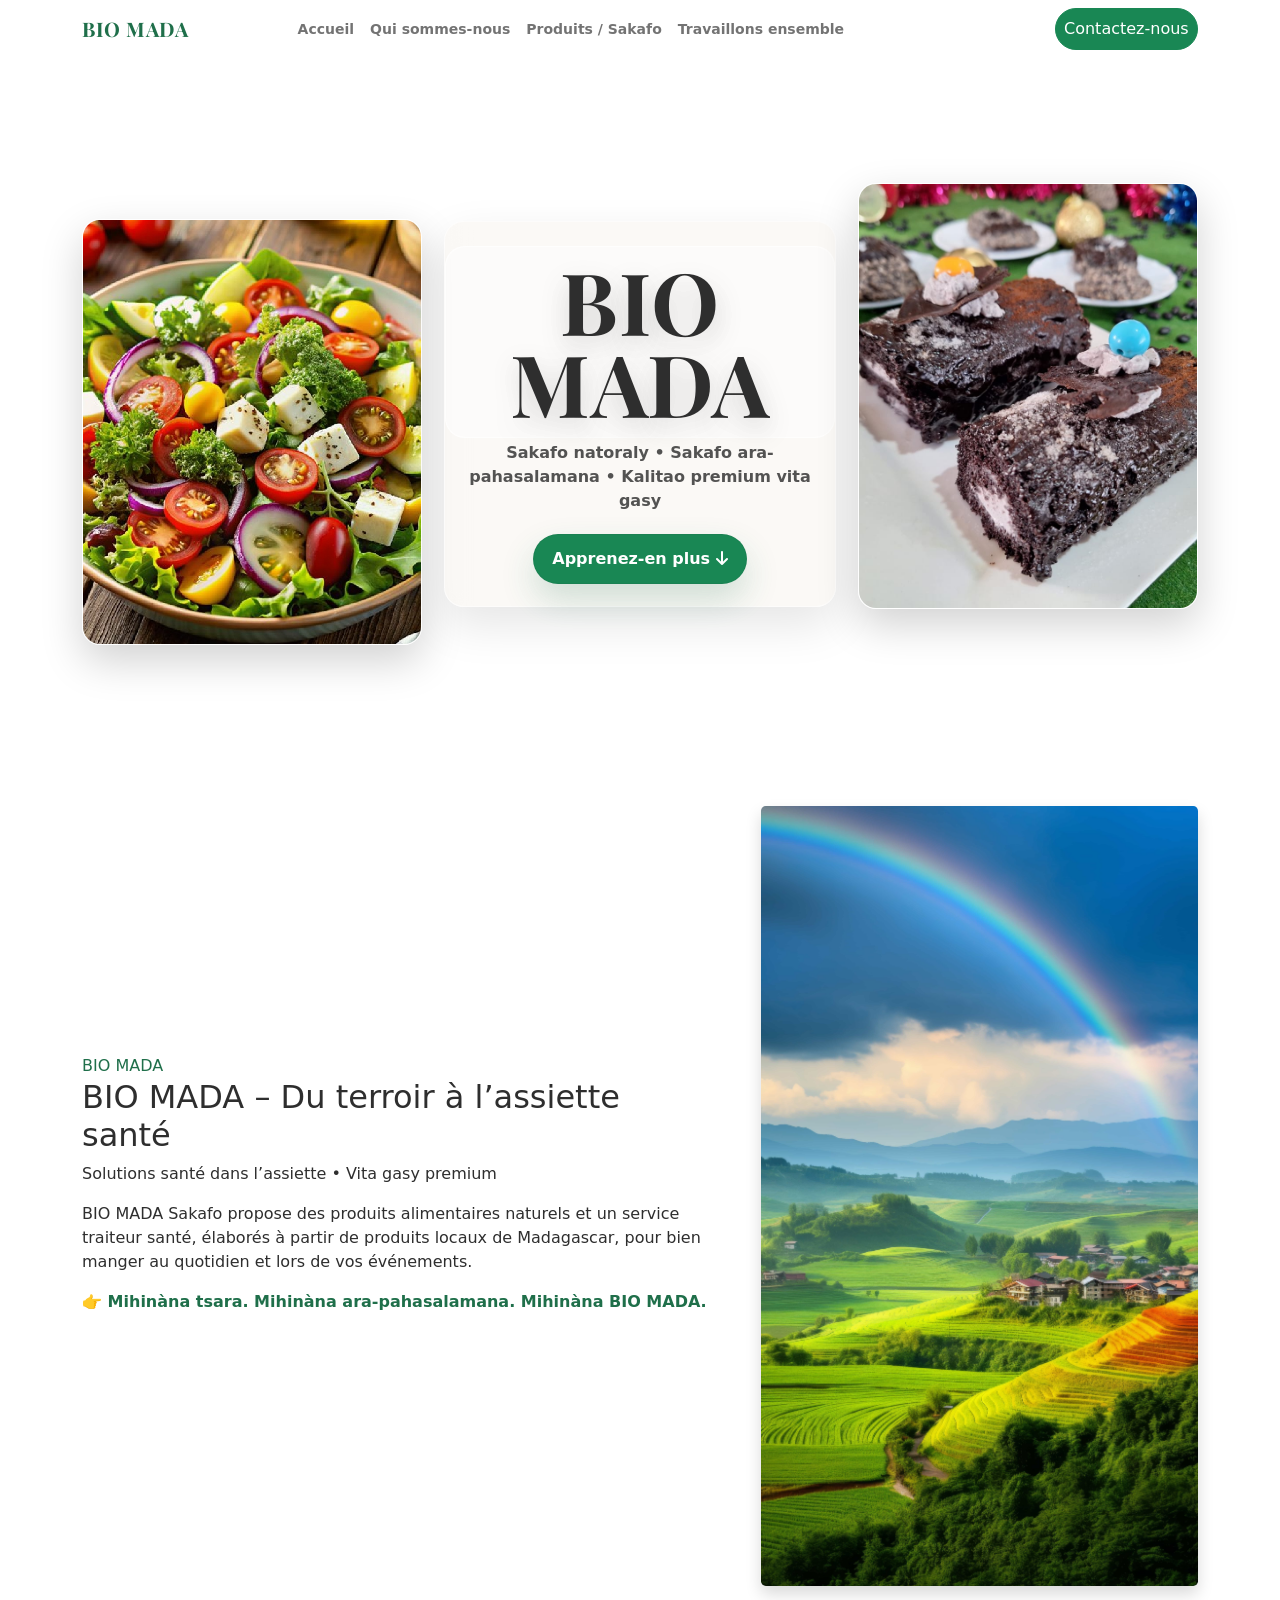
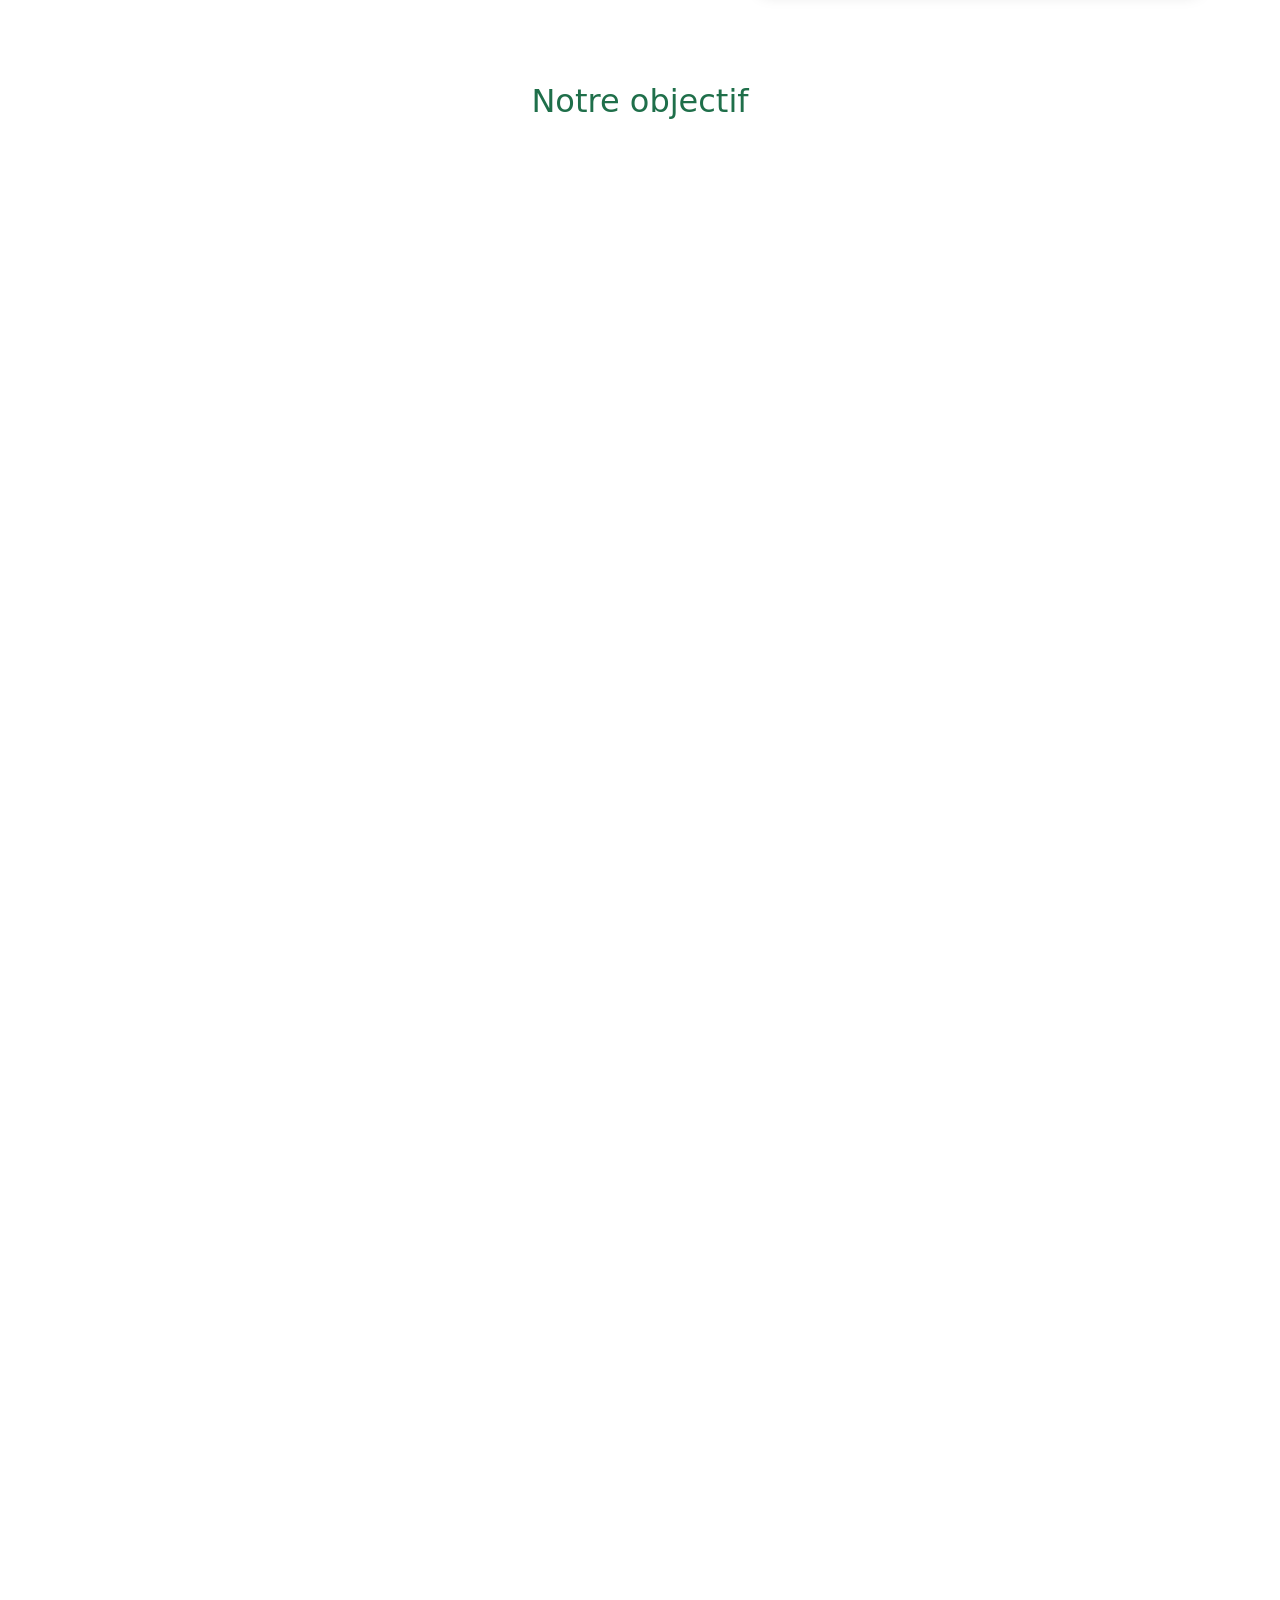
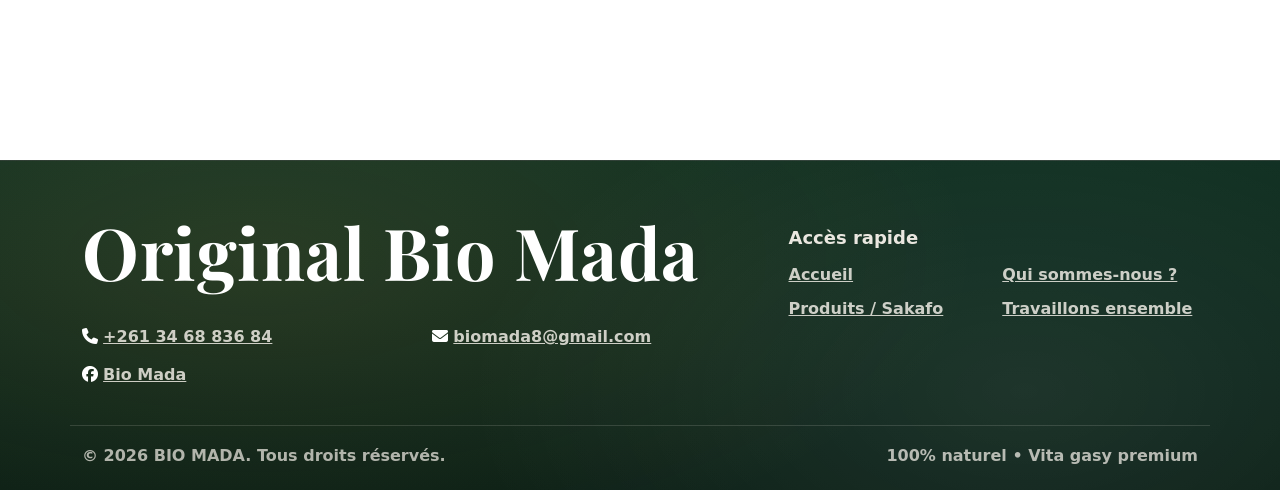
==== index.html @ 7fd69d67 "feat: let's work together" ====
<!DOCTYPE html>
<html lang="fr">
<head>
    <meta charset="UTF-8">
    <meta name="viewport" content="width=device-width, initial-scale=1.0">
    <title>BIO Mada - Sakafo natoraly, ara-pahasalamana</title>
    <link rel="stylesheet" href="bootstrap-5.0.2-dist/bootstrap-5.0.2-dist/css/bootstrap.min.css">
    <link rel="stylesheet" href="css/style.css">
    <link rel="stylesheet" href="css/background.css">
    <link rel="stylesheet" href="css/header.css">
    <link rel="stylesheet" href="css/footer.css">

<link
  rel="stylesheet"
  href="https://cdnjs.cloudflare.com/ajax/libs/font-awesome/6.5.1/css/all.min.css"
  integrity="sha512-..."
  crossorigin="anonymous"
  referrerpolicy="no-referrer"
/>
</head>
<body>
    <!-- Header -->
    <header class="site-header">
        <nav class="navbar navbar-expand-lg navbar-light main-nav" aria-label="Navigation principale">
            <div class="container position-relative">

                <!-- LOGO à gauche -->
                <a href="index.html" class="navbar-brand logo me-0" aria-label="BIO MADA - Accueil" style="color: #1F6F4A;">
                    BIO MADA
                </a>

                <button class="navbar-toggler nav-toggle ms-auto" type="button" data-bs-toggle="collapse" data-bs-target="#nav-menu" aria-controls="nav-menu" aria-expanded="false" aria-label="Ouvrir le menu">
                    <span class="navbar-toggler-icon" aria-hidden="true"></span>
                </button>

                <!-- CONTENU -->
                <div class="collapse navbar-collapse" id="nav-menu">

                    <!-- MENU CENTRÉ -->
                    <ul class="navbar-nav mx-auto nav-links text-center pt-2 pt-lg-0">
                        <li class="nav-item"><a class="nav-link" href="index.html">Accueil</a></li>
                        <li class="nav-item"><a class="nav-link" href="a-propos.html">Qui sommes-nous</a></li>
                        <li class="nav-item"><a class="nav-link" href="produits.html">Produits / Sakafo</a></li>
                        <li class="nav-item"><a class="nav-link" href="travaillons-ensemble.html">Travaillons ensemble</a></li>
                    </ul>

                    <!-- BOUTON À DROITE -->
                    <a class="btn-bounce btn btn-success ms-lg-auto mb-2 mb-lg-0" href="#contact">
                        Contactez-nous
                    </a>

                </div>
            </div>
        </nav>
    </header>


    <main id="accueil">
        <section class="hero" aria-label="Présentation BIO MADA">
            <div class="container hero-inner">
                <div class="hero-media hero-media-left">
                    <img class="img-fluid" src="img/index/WhatsApp%20Image%202026-01-17%20at%2016.38.25.jpeg" alt="Assiette saine BIO MADA">
                </div>

                <div class="hero-content">
                    <h1 class="hero-title">BIO MADA</h1>
                    <p class="hero-subtitle">Sakafo natoraly • Sakafo ara-pahasalamana • Kalitao premium vita gasy</p>
                    <div class="hero-actions">
                        <a class="btn btn-success" href="#bio-presentation">Apprenez-en plus   
                            <i class="fa-solid fa-arrow-down"></i>
                        </a>
                    </div>
                </div>

                <div class="hero-media hero-media-right">
                    <img class="img-fluid" src="img/index/WhatsApp%20Image%202026-01-17%20at%2016.38.30.jpeg" alt="Produits et plats BIO MADA">
                </div>
            </div>
        </section>

        <section class="py-5" aria-label="BIO MADA - Présentation" id="bio-presentation">
            <div class="container">
                <div class="row align-items-center g-4 g-lg-5">
                    <div class="col-12 col-lg-7">
                        <div class="bio-kicker reveal reveal-left" style="color: #1F6F4A;">BIO MADA</div>
                        <h2 class="bio-headline reveal reveal-left">BIO MADA – Du terroir à l’assiette santé</h2>
                        <p class="bio-subheadline reveal reveal-left">Solutions santé dans l’assiette • Vita gasy premium</p>
                        <p class="reveal reveal-left">BIO MADA Sakafo propose des produits alimentaires naturels et un service traiteur santé, élaborés à partir de produits locaux de Madagascar, pour bien manger au quotidien et lors de vos événements.</p>
                        <p class="reveal reveal-left mb-4"><strong>👉 <span style="color: #1F6F4A;">Mihinàna tsara. Mihinàna ara-pahasalamana. Mihinàna BIO MADA.</span></strong></p>
                    </div>

                    <div class="col-12 col-lg-5">
                        <div class="bio-image-wrap reveal reveal-right">
                            <img class="img-fluid rounded-3 shadow" src="img/nousSommes/landscape-with-colorful-rainbow-appearing-sky.jpg" alt="BIO MADA - Du terroir à l'assiette">
                        </div>
                    </div>
                </div>
            </div>
        </section>

        <section class="py-5" aria-label="BIO MADA - Notre objectif">
            <div class="container">
                <div class="row mb-4">
                    <div class="col-12 text-center">
                        <h2 class="h2 mb-2 reveal" style="color: #1F6F4A;">Notre objectif</h2>
                    </div>
                </div>

                <div class="row align-items-center g-4 g-lg-5">
                    <div class="col-12 col-lg-5 d-flex justify-content-center">
                        <div class="objectifs-diagonal">
                            <img class="img-fluid rounded-1 shadow reveal reveal-left" src="img/objectifs/WhatsApp%20Image%202026-01-17%20at%2016.38.33.jpeg" alt="Objectif BIO MADA">
                            <img class="img-fluid rounded-1 shadow reveal reveal-left" src="img/objectifs/WhatsApp%20Image%202026-01-17%20at%2016.38.34.jpeg" alt="Savoir-faire malagasy">
                        </div>
                    </div>

                    <div class="col-12 col-lg-7">
                        <h3 class="objectif-headline reveal reveal-right mb-3">Nous vous proposons des <span style="color: #1F6F4A;">Sakafo matsiro • ara-pahasalamana • kalitao</span></h3>
                        <div class="objectif-block reveal reveal-right">
                            <p class="mb-0"><span class="objectif-label">Notre objectif est clair :</span> offrir des sakafo matsiro, ara-pahasalamana, qui mettent en valeur le savoir-faire malagasy tout en répondant aux standards de qualité actuels.</p>
                        </div>
                    </div>
                </div>
            </div>
        </section>

        <section class="py-5" aria-label="BIO MADA Sakafo - Services">
            <div class="container">
                <div class="row mb-4">
                    <div class="col-12 text-center">
                        <h2 class="h2 mb-2 reveal" style="color: #1F6F4A;">Nos services</h2>
                        <p class="mb-0 text-muted reveal">Des produits naturels et locaux, transformés en nourriture saine et premium.</p>
                    </div>
                </div>

                <div class="row align-items-center g-4 g-lg-5">
                    <div class="col-12 col-lg-7">
                        <div class="pe-lg-4">
                            <h3 class="h3 mb-3 reveal reveal-left" style="color: #1F6F4A;">BIO MADA Sakafo</h3>
                            <p class="mb-3 reveal reveal-left">BIO MADA est une initiative dédiée à la valorisation et la commercialisation de produits naturels et locaux de Madagascar, avec une approche allant de la matière première à la transformation en aliments finis.</p>
                            <p class="mb-3 reveal reveal-left">À travers  <label for="" style="color: #1F6F4A;">BIO MADA Sakafo</label>, nous proposons des sakafo vita malagasy miavaka :</p>

                            <div class="services-points mt-4">
                                <div class="service-point reveal reveal-left">😊 élaborés à partir de produits naturels et locaux</div>
                                <div class="service-point reveal reveal-left">🍽️ transformés en nourriture saine, équilibrée et gourmande</div>
                                <div class="service-point reveal reveal-left">✨ avec un positionnement vita gasy premium</div>
                            </div>
                        </div>
                    </div>

                    <div class="col-12 col-lg-5 d-flex justify-content-center">
                        <div class="services-diagonal">
                            <img class="img-fluid rounded-1 shadow reveal reveal-right" src="img/services/riz-noir.jpg" alt="Plat BIO MADA - riz noir">
                            <img class="img-fluid rounded-1 shadow reveal reveal-right" src="img/services/WhatsApp%20Image%202026-01-17%20at%2016.38.27.jpeg" alt="Préparation BIO MADA">
                            
                            <img class="img-fluid rounded-1 shadow reveal reveal-right" src="img/services/shutterstock-1442510024.jpg" alt="Produits locaux BIO MADA">
                        </div>
                    </div>
                </div>
            </div>
        </section>
    </main>

    <!-- Footer -->
    <footer class="site-footer" id="contact" aria-label="Pied de page">
        <div class="container footer-inner">
            <div class="footer-main">
                <h2 class="footer-title">Original Bio Mada</h2>
                <div class="footer-links-grid">
                    <div class="footer-link-item">
                        <i class="fa fa-phone"></i>
                        <a id="contact-phone" class="contact-underline" href="">+261 34 68 836 84</a>
                    </div>

                    <div class="footer-link-item">
                        <i class="fa fa-envelope"></i>
                        <a id="contact-email" class="contact-underline" href="mailto:biomada8@gmail.com">biomada8@gmail.com</a>
                    </div>

                    <div class="footer-link-item">
                        <i class="fa-brands fa-facebook"></i>
                        <a id="contact-facebook" class="contact-underline" href="https://www.facebook.com/profile.php?id=61576735627680" target="_blank" rel="noopener">Bio Mada</a>
                    </div>
                </div>
            </div>

            <div class="footer-links" aria-label="Accès rapide">
                <h3 class="footer-links-title">Accès rapide</h3>
                <div class="footer-links-grid">
                    <a href="index.html">Accueil</a>
                    <a href="a-propos.html">Qui sommes-nous ?</a>
                    <a href="produits.html">Produits / Sakafo</a>
                    <a href="travaillons-ensemble.html">Travaillons ensemble</a>

                </div>
            </div>
        </div>

        <div class="container footer-bottom">
            <span>&copy; <span id="year"></span> BIO MADA. Tous droits réservés.</span>
            <span class="footer-badges">100% naturel • Vita gasy premium</span>
        </div>

        <script>
            (function () {
                var y = document.getElementById('year');
                if (y) y.textContent = String(new Date().getFullYear());
            })();
        </script>
    </footer>

    <script src="bootstrap-5.0.2-dist/bootstrap-5.0.2-dist/js/bootstrap.bundle.min.js"></script>

    <script>
        (function () {
            var header = document.querySelector('.site-header');
            if (!header) return;

            function onScroll() {
                header.classList.toggle('is-scrolled', window.scrollY > 8);
            }

            onScroll();
            window.addEventListener('scroll', onScroll, { passive: true });
        })();

        (function () {
            var items = document.querySelectorAll('.reveal');
            if (!items.length) return;

            var io = new IntersectionObserver(function (entries) {
                entries.forEach(function (entry) {
                    if (entry.isIntersecting) {
                        entry.target.classList.add('is-visible');
                        io.unobserve(entry.target);
                    }
                });
            }, { threshold: 0.18, rootMargin: '0px 0px -10% 0px' });

            items.forEach(function (el) { io.observe(el); });
        })();

        (function () {
            function flashContacts() {
                var nodes = [
                    document.getElementById('contact-phone'),
                    document.getElementById('contact-email'),
                    document.getElementById('contact-facebook')
                ].filter(Boolean);

                if (!nodes.length) return;

                nodes.forEach(function (n) { n.classList.add('contact-flash'); });

                setTimeout(function () {
                    nodes.forEach(function (n) { n.classList.remove('contact-flash'); });
                }, 2000);
            }

            document.addEventListener('click', function (e) {
                var a = e.target.closest('a[href="#contact"]');
                if (!a) return;
                setTimeout(flashContacts, 300);
            });

            if (window.location.hash === '#contact') {
                setTimeout(flashContacts, 400);
            }
        })();

    </script>
</body>
</html>
---- css/style.css ----
@import url('https://fonts.googleapis.com/css2?family=Playfair+Display:wght@700&family=Poppins:wght@400;600&display=swap');

:root {
    --vert-profond: #1F6F4A;
    --beige-creme: #F5F1EA;
    --marron-cacao: #6B4F3F;
    --or-doux: #D4A94E;
    --gris-fonce: #2E2E2E;
    --blanc-pur: #FFFFFF;

    --bs-primary: var(--vert-profond);
    --bs-body-font-family: 'Poppins', system-ui, -apple-system, 'Segoe UI', Roboto, Arial, sans-serif;
    --bs-body-color: var(--gris-fonce);
}

body {
    color: var(--gris-fonce);
}
 
 .hero {
     padding: 46px 0 34px;
 }

 .hero-inner {
     display: grid;
     grid-template-columns: 1fr 1.15fr 1fr;
     gap: 22px;
     align-items: center;
     min-height: min(620px, calc(100vh - 88px));
 }
 
 .hero-media {
     border-radius: 18px;
     overflow: hidden;
     box-shadow: 0 16px 42px rgba(0, 0, 0, 0.18);
     border: 1px solid rgba(255, 255, 255, 0.55);
     transition: transform 260ms ease, box-shadow 260ms ease;
 }

 .hero-media:hover {
     transform: translateY(-4px);
     box-shadow: 0 22px 56px rgba(0, 0, 0, 0.22);
 }
 
 .hero-media img {
     width: 100%;
     height: 100%;
     display: block;
     object-fit: cover;
 }
 
 .hero-media-left {
     aspect-ratio: 4 / 5;
     transform: translateY(18px);
 }
 
 .hero-media-right {
     aspect-ratio: 4 / 5;
     transform: translateY(-18px);
 }
 
 .hero-content {
     position: relative;
     text-align: center;
     padding: 22px 18px;
     border-radius: 20px;
     background: rgba(245, 241, 234, 0.42);
     backdrop-filter: blur(12px);
     border: 1px solid rgba(255, 255, 255, 0.55);
     box-shadow: 0 18px 46px rgba(0, 0, 0, 0.10);
 }
 
 .hero-title {
     font-family: 'Playfair Display', Georgia, 'Times New Roman', serif;
     font-weight: 700;
     font-size: clamp(56px, 7vw, 86px);
     line-height: 0.95;
     letter-spacing: 1px;
     color: var(--gris-fonce);
     margin: 16px 0 12px;
     position: relative;
     z-index: 2;
     text-shadow:
         0 10px 28px rgba(0, 0, 0, 0.18),
         0 0 0 rgba(0, 0, 0, 0);
 }
 
 .hero-title::before {
     content: '';
     position: absolute;
     inset: -14px -18px;
     z-index: -1;
     border-radius: 20px;
     background: rgba(255, 255, 255, 0.44);
     border: 1px solid rgba(255, 255, 255, 0.65);
     padding: 5px;
 }
 
 .hero-subtitle {
     margin: 0 auto;
     max-width: 40ch;
     font-weight: 600;
     color: rgba(46, 46, 46, 0.82);
     padding: 5px;
 }
 
 .hero-actions {
     display: flex;
     justify-content: center;
     align-items: center;
     gap: 12px;
     margin-top: 16px;
     flex-wrap: wrap;
 }

 .hero-actions .btn {
     padding: 12px 18px;
     border-radius: 999px;
     font-weight: 700;
     box-shadow: 0 16px 34px rgba(31, 111, 74, 0.20);
     border: 1px solid rgba(31, 111, 74, 0.22);
 }

 .hero-actions .btn:hover {
     transform: translateY(-2px);
 }
 
 @media (max-width: 980px) {
     .hero-inner {
         grid-template-columns: 1fr;
         gap: 14px;
         min-height: auto;
     }
 
     .hero-media-left,
     .hero-media-right {
         aspect-ratio: 16 / 9;
         transform: none;
     }
 
     .hero-content {
         order: -1;
         padding: 8px 6px;
     }
 
     .hero-title::before {
         inset: -10px -12px;
     }
 }

 @media (max-width: 520px) {
     .hero {
         padding: 34px 0 22px;
     }

     .hero-inner {
         gap: 12px;
     }

     .hero-title {
         font-size: clamp(44px, 12vw, 60px);
     }

     .hero-subtitle {
         font-size: 14px;
     }

     .hero-actions {
         gap: 10px;
     }

     .hero-actions .btn {
         width: 100%;
         max-width: 360px;
     }

     .hero-media-left,
     .hero-media-right {
         aspect-ratio: 4 / 3;
     }

     .hero-media img {
         height: clamp(180px, 44vw, 260px);
     }
 }
 
 /* Services et objectifs */
 .services-points {
     display: grid;
     gap: 10px;
     margin-top: 10px;
 }

 .service-point {
     padding: 12px 14px;
     border-radius: 14px;
     background: rgba(255, 255, 255, 0.55);
     border: 1px solid rgba(31, 111, 74, 0.14);
 }

 .objectif-block {
     padding: 22px 20px;
     border-radius: 18px;
     background: rgba(255, 255, 255, 0.60);
     border: 1px solid rgba(31, 111, 74, 0.14);
     box-shadow: 0 16px 42px rgba(0, 0, 0, 0.10);
     font-size: clamp(16px, 1.2vw, 18px);
     line-height: 1.65;
 }

 .objectif-headline {
     font-weight: 700;
     font-size: clamp(28px, 3vw, 44px);
     line-height: 1.05;
     letter-spacing: 0.2px;
     margin: 0;
 }

 .objectif-label {
     color: var(--vert-profond);
     font-weight: 700;
 }

 .objectifs-diagonal {
     display: grid;
     gap: 14px;
     justify-items: center;
     width: min(220px, 100%);
     margin: 0 auto;
 }

 .objectifs-diagonal img {
     width: 100%;
     height: auto;
     max-height: 260px;
     object-fit: cover;
 }

 .objectifs-diagonal img:nth-child(1) {
     transform: translateX(-18px) rotate(-2deg);
 }

 .objectifs-diagonal img:nth-child(2) {
     transform: translateX(18px) rotate(2deg);
 }

 @media (max-width: 991.98px) {
     .objectifs-diagonal img:nth-child(1),
     .objectifs-diagonal img:nth-child(2) {
         transform: translateX(0) rotate(0);
     }
 }

.services-diagonal {
    display: grid;
    gap: 14px;
    justify-items: center; /* centre le bloc global */
    width: min(560px, 100%);
    margin: 0 auto;
    max-width: 100%;       /* s’adapte à son parent */
}

.services-diagonal img {
    width: 100%;
    height: auto;
    max-height: 260px;
    object-fit: cover;
}

/* première image → droite */
.services-diagonal img:nth-child(1) {
    transform: translateX(30px) rotate(-3deg); /* décale vers la droite et légère rotation */
}

/* deuxième image → gauche */
.services-diagonal img:nth-child(2) {
    transform: translateX(-30px) rotate(2deg); /* décale vers la gauche */
}

/* troisième image → droite */
.services-diagonal img:nth-child(3) {
    transform: translateX(20px) rotate(-2deg); /* décale légèrement vers la droite */
}

/* responsive pour mobile → tout centré */
@media (max-width: 991.98px) {
    .services-diagonal img:nth-child(1),
    .services-diagonal img:nth-child(2),
    .services-diagonal img:nth-child(3) {
        transform: translateX(0) rotate(0);
    }
}
/* Animation service */
.reveal {
    opacity: 0;
    transform: translateY(14px);
    transition: opacity 700ms ease, transform 700ms ease;
    will-change: opacity, transform;
}

.reveal-left {
    transform: translateX(-18px);
}

.reveal-right {
    transform: translateX(18px);
}

.reveal.is-visible {
    opacity: 1;
    transform: translateX(0) translateY(0);
}



.services-diagonal .reveal:nth-child(1) { transition-delay: 80ms; }
.services-diagonal .reveal:nth-child(2) { transition-delay: 180ms; }
.services-diagonal .reveal:nth-child(3) { transition-delay: 280ms; }

.objectifs-diagonal .reveal:nth-child(1) { transition-delay: 80ms; }
.objectifs-diagonal .reveal:nth-child(2) { transition-delay: 180ms; }

@media (prefers-reduced-motion: reduce) {
    .reveal,
    .reveal-left,
    .reveal-right {
        opacity: 1;
        transform: none;
        transition: none;
    }
}

/* Base (éléments contact) */
.contact-underline {
    position: relative;
    display: inline-block;
    padding-bottom: 4px;
}

/* le soulignement */
.contact-underline::after {
    content: "";
    position: absolute;
    left: 0;
    bottom: 0;
    width: 100%;
    height: 2px;
    background-color: #fff534; /* vert BIO MADA */
    transform: scaleX(0);
    transform-origin: left;
    transition: transform 0.6s ease;
}

/* état animé déclenché par JS */
.contact-flash::after {
    transform: scaleX(1);
}
---- css/header.css ----
.site-header {
    position: sticky;
    top: 0;
    z-index: 50;
}

.main-nav {
    background: transparent;
    transition: background-color 220ms ease, box-shadow 220ms ease, border-color 220ms ease, backdrop-filter 220ms ease;
}

.site-header.is-scrolled .main-nav {
    background: rgba(245, 241, 234, 0.88);
    backdrop-filter: blur(14px);
}

.logo {
    font-family: 'Playfair Display', Georgia, 'Times New Roman', serif;
    font-weight: 700;
    letter-spacing: 0.5px;
    color: var(--vert-profond);
    font-size: 20px;
    white-space: nowrap;
}

.nav-links .nav-link {
    font-weight: 600;
    font-size: 14px;
    color: var(--gris-fonce);
    padding: 10px 10px;
    border-radius: 999px;
    transition: background-color 160ms ease, color 160ms ease;
}

.nav-links .nav-link:hover {
    background: rgba(31, 111, 74, 0.10);
    color: var(--vert-profond);
}

.nav-toggle {
    display: inline-flex;
    width: 42px;
    height: 42px;
    border-radius: 12px;
    border: 1px solid rgba(46, 46, 46, 0.12);
    background: rgba(255, 255, 255, 0.65);
    backdrop-filter: blur(10px);
    cursor: pointer;
    padding: 10px;
    position: relative;
    z-index: 61;
    align-items: center;
    justify-content: center;
    flex-direction: row;
}

.nav-toggle-bar {
    display: block;
    width: 18px;
    height: 2px;
    background: var(--vert-profond);
    margin: 5px 0;
    border-radius: 2px;
}

.nav-toggle .navbar-toggler-icon {
    width: 22px;
    height: 22px;
    background-size: 22px 22px;
    background-position: center;
    background-repeat: no-repeat;
    background-image: url("data:image/svg+xml,%3csvg xmlns='http://www.w3.org/2000/svg' viewBox='0 0 30 30'%3e%3cpath stroke='rgba(31, 111, 74, 0.95)' stroke-linecap='round' stroke-miterlimit='10' stroke-width='2' d='M4 7h22M4 15h22M4 23h22'/%3e%3c/svg%3e");
}

@media (min-width: 992px) {
    .nav-toggle {
        display: none;
    }
}

@media (max-width: 991.98px) {
    .navbar-collapse {
        padding-top: 10px;
    }

    .nav-links .nav-link {
        text-align: center;
    }

    .btn-bounce.btn {
        width: 100%;
        justify-content: center;
    }
}

@media (max-width: 520px) {
    .logo {
        font-size: 18px;
    }
}

@keyframes bounce {
    0%, 100% {
        transform: translateY(0);
    }
    25% {
        transform: translateY(-4px); /* monte légèrement */
    }
    50% {
        transform: translateY(2px);  /* redescend un peu en dessous */
    }
    75% {
        transform: translateY(-2px); /* petit rebond */
    }
}

.btn-bounce {
    animation: bounce 0.7s ease-in-out infinite;
    display: inline-block; /* pour que transform fonctionne bien */
    will-change: transform;
    border-radius: 100px;
    padding: 8px;
}
---- css/footer.css ----
.site-footer {
    margin-top: 56px;
    padding: 56px 0 22px;
    color: var(--blanc-pur);
    background:
        radial-gradient(1200px 520px at 20% 30%, rgba(212, 169, 78, 0.14), rgba(212, 169, 78, 0) 60%),
        radial-gradient(900px 520px at 80% 70%, rgba(255, 255, 255, 0.08), rgba(255, 255, 255, 0) 62%),
        linear-gradient(180deg, #0f2f21 0%, #0a1f16 100%);
    border-top: 1px solid rgba(245, 241, 234, 0.14);
}

.footer-inner {
    display: grid;
    grid-template-columns: 1.25fr 0.75fr;
    gap: 24px;
    align-items: start;
}

.footer-title {
    margin: 0;
    font-family: 'Playfair Display', Georgia, 'Times New Roman', serif;
    font-weight: 700;
    font-size: clamp(44px, 5.6vw, 72px);
    line-height: 0.95;
    letter-spacing: 0.5px;
    padding-bottom:40px ;
}

.footer-cta {
    display: flex;
    flex-wrap: wrap;
    gap: 12px;
    margin-top: 18px;
}

.footer-pill {
    display: inline-flex;
    align-items: center;
    justify-content: center;
    padding: 14px 18px;
    border-radius: 999px;
    font-weight: 600;
    border: 1px solid rgba(245, 241, 234, 0.22);
    transition: transform 160ms ease, background-color 160ms ease, border-color 160ms ease;
}

.footer-pill:active {
    transform: translateY(1px);
}

.footer-pill-dark {
    background: rgba(0, 0, 0, 0.30);
    backdrop-filter: blur(10px);
}

.footer-pill-dark:hover {
    background: rgba(0, 0, 0, 0.40);
    border-color: rgba(245, 241, 234, 0.35);
}

.footer-pill-primary {
    background: var(--vert-profond);
    border-color: rgba(31, 111, 74, 0.70);
}

.footer-pill-primary:hover {
    background: #17583a;
    border-color: rgba(31, 111, 74, 0.92);
}

.footer-note {
    margin: 14px 0 0;
    max-width: 56ch;
    color: rgba(245, 241, 234, 0.82);
}

.footer-links-title {
    margin: 10px 0 14px;
    font-size: 18px;
    font-weight: 700;
    color: rgba(245, 241, 234, 0.95);
}

.footer-links-grid {
    display: grid;
    grid-template-columns: 1fr 1fr;
    gap: 10px 18px;
}

.footer-links-grid a {
    color: rgba(245, 241, 234, 0.82);
    font-weight: 600;
}

.footer-links-grid a:hover {
    color: var(--blanc-pur);
}

.footer-bottom {
    margin-top: 34px;
    padding-top: 18px;
    display: flex;
    justify-content: space-between;
    align-items: center;
    gap: 12px;
    flex-wrap: wrap;
    border-top: 1px solid rgba(245, 241, 234, 0.14);
    color: rgba(245, 241, 234, 0.70);
    font-weight: 600;
}

.footer-badges {
    color: rgba(245, 241, 234, 0.72);
}

@media (max-width: 920px) {
    .footer-inner {
        grid-template-columns: 1fr;
    }

    .footer-links-grid {
        grid-template-columns: 1fr;
    }
}

@media (max-width: 520px) {
    .site-footer {
        margin-top: 40px;
        padding: 44px 0 18px;
    }

    .footer-title {
        font-size: clamp(34px, 10vw, 52px);
        padding-bottom: 26px;
    }

    .footer-cta {
        flex-direction: column;
        align-items: stretch;
    }

    .footer-pill {
        width: 100%;
        justify-content: center;
    }

    .footer-bottom {
        gap: 10px;
    }
}
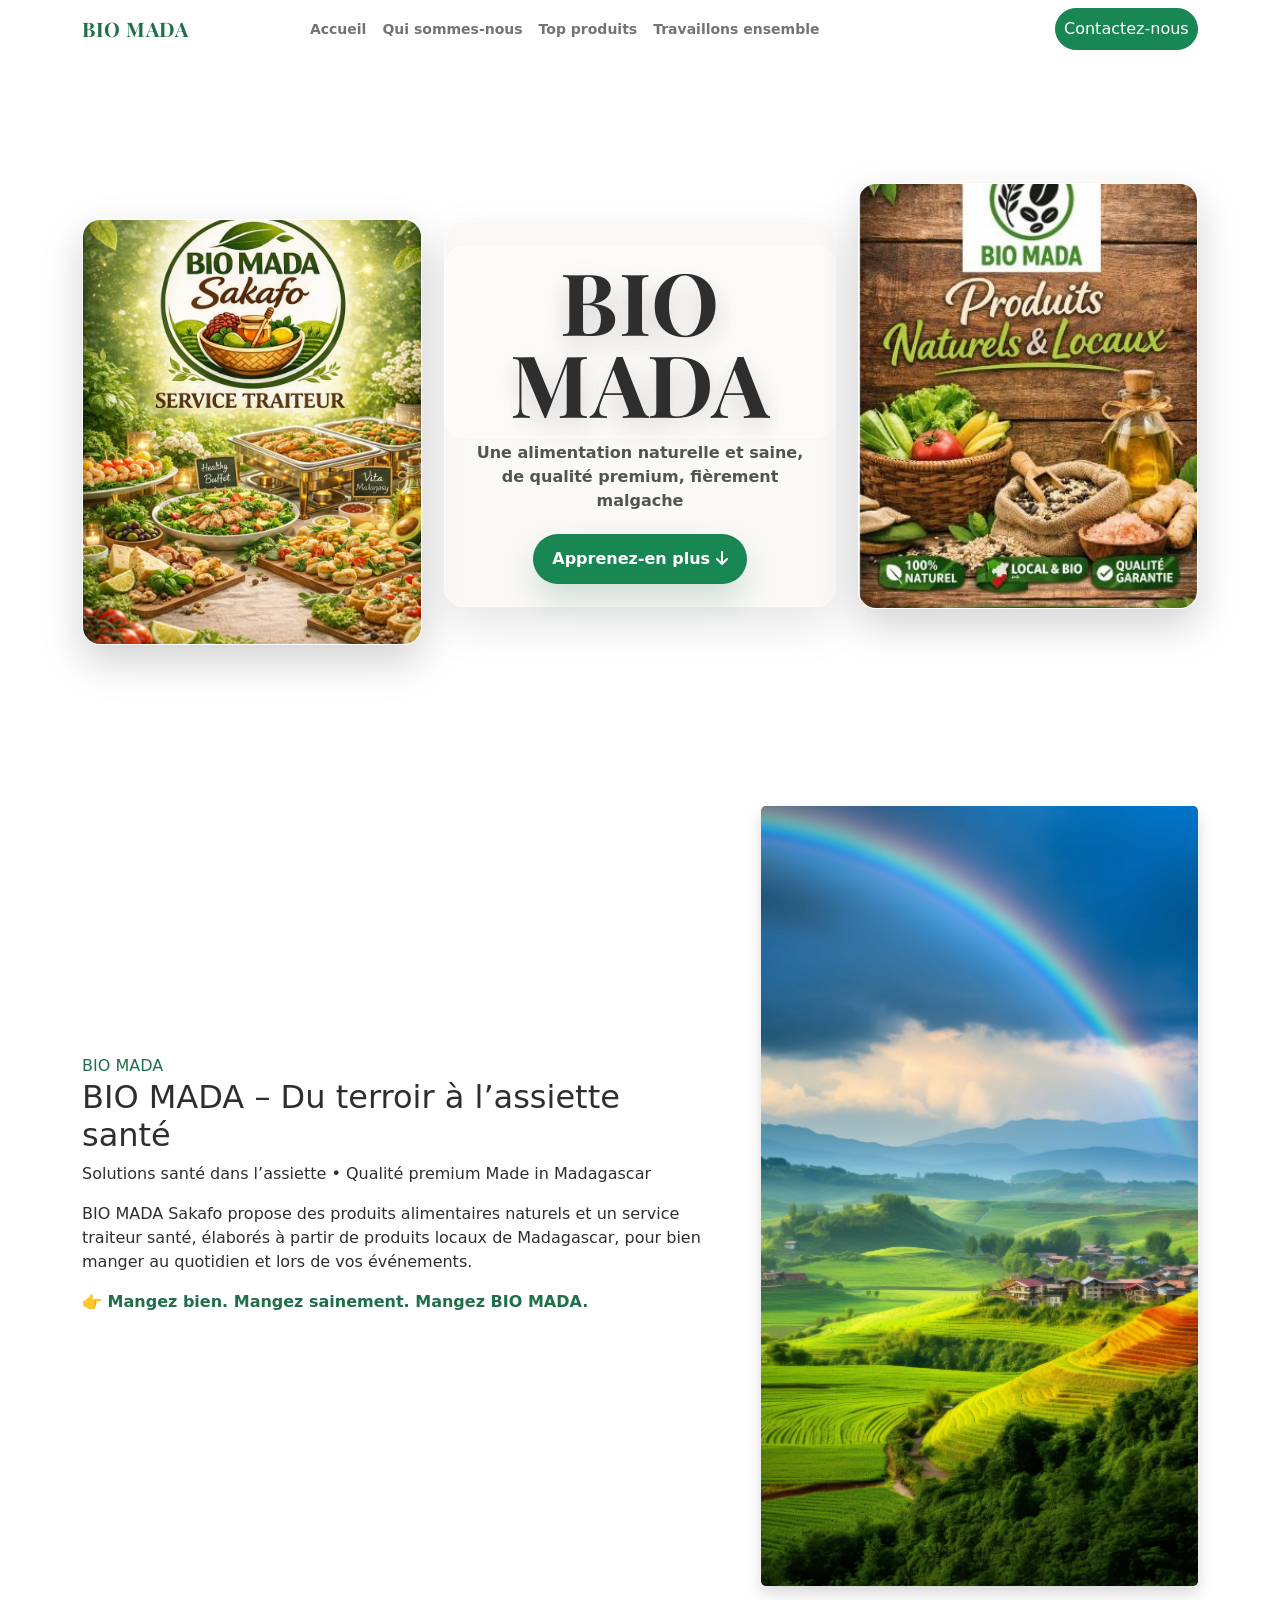
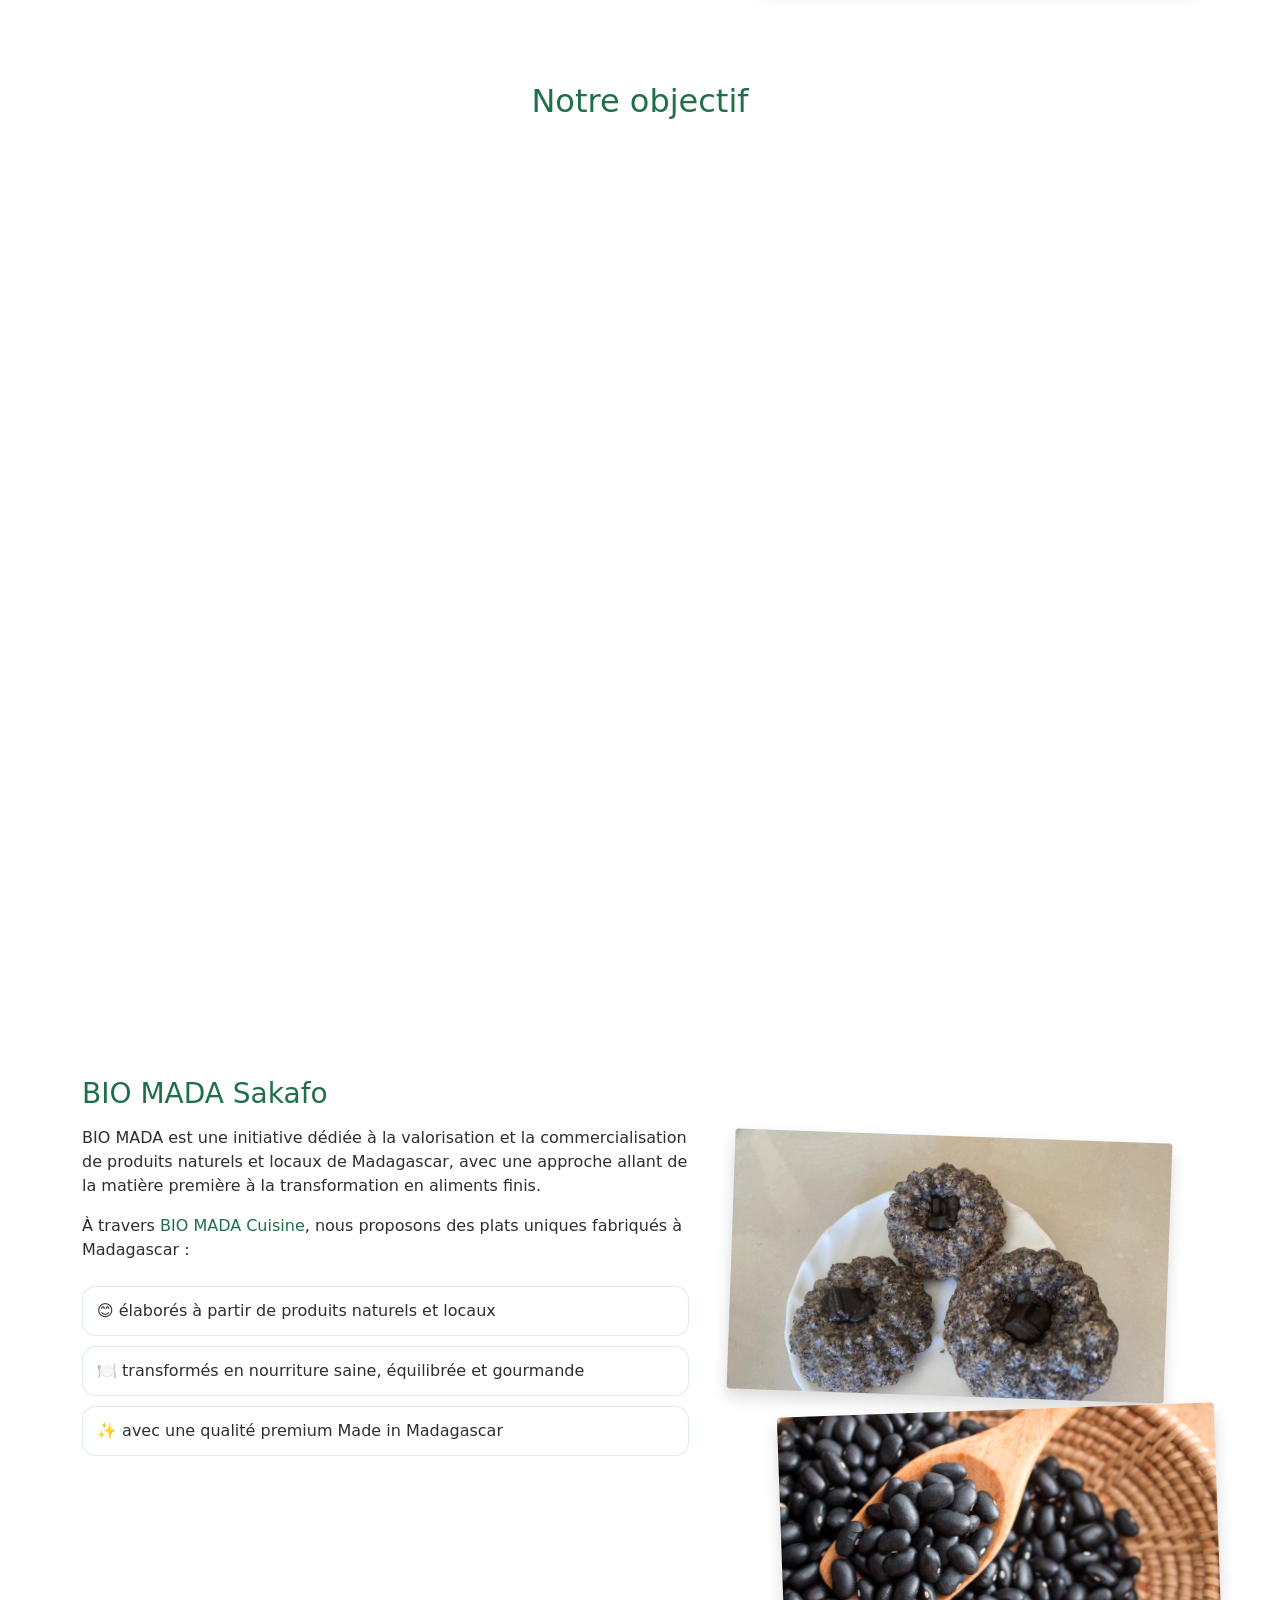
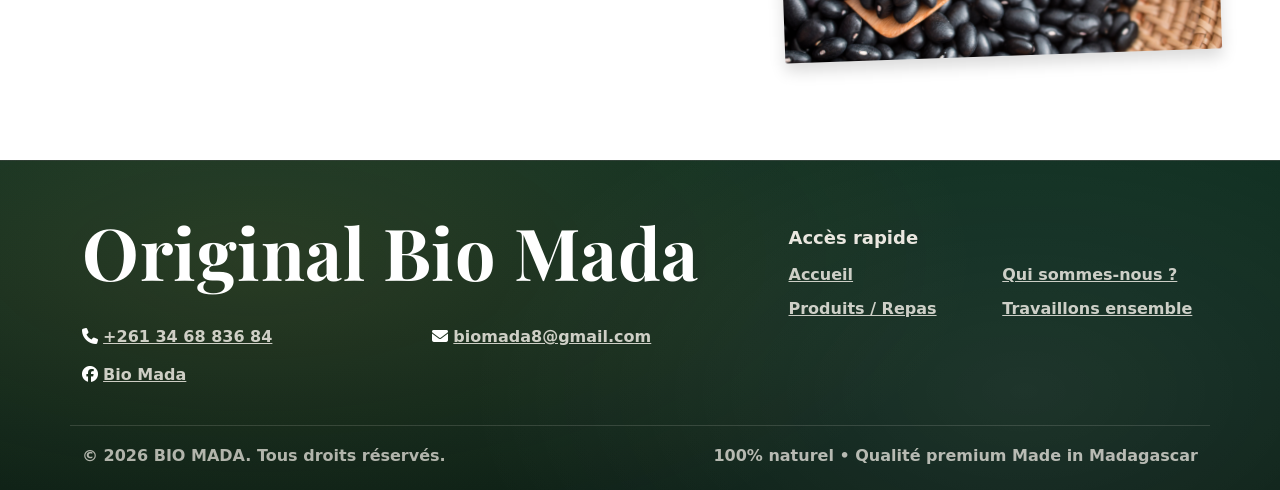
==== commit 7b8c8442: "fix: img, responsive, langue vary am anana" ====
--- a/index.html
+++ b/index.html
@@ -1,23 +1,20 @@
 <!DOCTYPE html>
 <html lang="fr">
+
 <head>
     <meta charset="UTF-8">
     <meta name="viewport" content="width=device-width, initial-scale=1.0">
-    <title>BIO Mada - Sakafo natoraly, ara-pahasalamana</title>
+    <title>BIO Mada - Cuisine naturelle et saine</title>
     <link rel="stylesheet" href="bootstrap-5.0.2-dist/bootstrap-5.0.2-dist/css/bootstrap.min.css">
     <link rel="stylesheet" href="css/style.css">
     <link rel="stylesheet" href="css/background.css">
     <link rel="stylesheet" href="css/header.css">
     <link rel="stylesheet" href="css/footer.css">
 
-<link
-  rel="stylesheet"
-  href="https://cdnjs.cloudflare.com/ajax/libs/font-awesome/6.5.1/css/all.min.css"
-  integrity="sha512-..."
-  crossorigin="anonymous"
-  referrerpolicy="no-referrer"
-/>
+    <link rel="stylesheet" href="https://cdnjs.cloudflare.com/ajax/libs/font-awesome/6.5.1/css/all.min.css"
+        integrity="sha512-..." crossorigin="anonymous" referrerpolicy="no-referrer" />
 </head>
+
 <body>
     <!-- Header -->
     <header class="site-header">
@@ -25,11 +22,14 @@
             <div class="container position-relative">
 
                 <!-- LOGO à gauche -->
-                <a href="index.html" class="navbar-brand logo me-0" aria-label="BIO MADA - Accueil" style="color: #1F6F4A;">
+                <a href="index.html" class="navbar-brand logo me-0" aria-label="BIO MADA - Accueil"
+                    style="color: #1F6F4A;">
                     BIO MADA
                 </a>
 
-                <button class="navbar-toggler nav-toggle ms-auto" type="button" data-bs-toggle="collapse" data-bs-target="#nav-menu" aria-controls="nav-menu" aria-expanded="false" aria-label="Ouvrir le menu">
+                <button class="navbar-toggler nav-toggle ms-auto" type="button" data-bs-toggle="collapse"
+                    data-bs-target="#nav-menu" aria-controls="nav-menu" aria-expanded="false"
+                    aria-label="Ouvrir le menu">
                     <span class="navbar-toggler-icon" aria-hidden="true"></span>
                 </button>
 
@@ -40,8 +40,9 @@
                     <ul class="navbar-nav mx-auto nav-links text-center pt-2 pt-lg-0">
                         <li class="nav-item"><a class="nav-link" href="index.html">Accueil</a></li>
                         <li class="nav-item"><a class="nav-link" href="a-propos.html">Qui sommes-nous</a></li>
-                        <li class="nav-item"><a class="nav-link" href="produits.html">Produits / Sakafo</a></li>
-                        <li class="nav-item"><a class="nav-link" href="travaillons-ensemble.html">Travaillons ensemble</a></li>
+                        <li class="nav-item"><a class="nav-link" href="produits.html">Top produits</a></li>
+                        <li class="nav-item"><a class="nav-link" href="travaillons-ensemble.html">Travaillons
+                                ensemble</a></li>
                     </ul>
 
                     <!-- BOUTON À DROITE -->
@@ -59,21 +60,22 @@
         <section class="hero" aria-label="Présentation BIO MADA">
             <div class="container hero-inner">
                 <div class="hero-media hero-media-left">
-                    <img class="img-fluid" src="img/index/WhatsApp%20Image%202026-01-17%20at%2016.38.25.jpeg" alt="Assiette saine BIO MADA">
+                    <img class="img-fluid" src="img/logo/logo1.jpeg" alt="Assiette saine BIO MADA">
                 </div>
 
                 <div class="hero-content">
                     <h1 class="hero-title">BIO MADA</h1>
-                    <p class="hero-subtitle">Sakafo natoraly • Sakafo ara-pahasalamana • Kalitao premium vita gasy</p>
+                    <p class="hero-subtitle">Une alimentation naturelle et saine, de qualité premium, fièrement malgache
+                    </p>
                     <div class="hero-actions">
-                        <a class="btn btn-success" href="#bio-presentation">Apprenez-en plus   
+                        <a class="btn btn-success" href="#bio-presentation">Apprenez-en plus
                             <i class="fa-solid fa-arrow-down"></i>
                         </a>
                     </div>
                 </div>
 
                 <div class="hero-media hero-media-right">
-                    <img class="img-fluid" src="img/index/WhatsApp%20Image%202026-01-17%20at%2016.38.30.jpeg" alt="Produits et plats BIO MADA">
+                    <img class="img-fluid" src="img/logo/logo2.jpeg" alt="Produits et plats BIO MADA">
                 </div>
             </div>
         </section>
@@ -84,14 +86,20 @@
                     <div class="col-12 col-lg-7">
                         <div class="bio-kicker reveal reveal-left" style="color: #1F6F4A;">BIO MADA</div>
                         <h2 class="bio-headline reveal reveal-left">BIO MADA – Du terroir à l’assiette santé</h2>
-                        <p class="bio-subheadline reveal reveal-left">Solutions santé dans l’assiette • Vita gasy premium</p>
-                        <p class="reveal reveal-left">BIO MADA Sakafo propose des produits alimentaires naturels et un service traiteur santé, élaborés à partir de produits locaux de Madagascar, pour bien manger au quotidien et lors de vos événements.</p>
-                        <p class="reveal reveal-left mb-4"><strong>👉 <span style="color: #1F6F4A;">Mihinàna tsara. Mihinàna ara-pahasalamana. Mihinàna BIO MADA.</span></strong></p>
+                        <p class="bio-subheadline reveal reveal-left">Solutions santé dans l’assiette • Qualité premium
+                            Made in Madagascar</p>
+                        <p class="reveal reveal-left">BIO MADA Sakafo propose des produits alimentaires naturels et un
+                            service traiteur santé, élaborés à partir de produits locaux de Madagascar, pour bien manger
+                            au quotidien et lors de vos événements.</p>
+                        <p class="reveal reveal-left mb-4"><strong>👉 <span style="color: #1F6F4A;">Mangez bien. Mangez
+                                    sainement. Mangez BIO MADA.</span></strong></p>
                     </div>
 
                     <div class="col-12 col-lg-5">
                         <div class="bio-image-wrap reveal reveal-right">
-                            <img class="img-fluid rounded-3 shadow" src="img/nousSommes/landscape-with-colorful-rainbow-appearing-sky.jpg" alt="BIO MADA - Du terroir à l'assiette">
+                            <img class="img-fluid rounded-3 shadow"
+                                src="img/nousSommes/landscape-with-colorful-rainbow-appearing-sky.jpg"
+                                alt="BIO MADA - Du terroir à l'assiette">
                         </div>
                     </div>
                 </div>
@@ -109,15 +117,27 @@
                 <div class="row align-items-center g-4 g-lg-5">
                     <div class="col-12 col-lg-5 d-flex justify-content-center">
                         <div class="objectifs-diagonal">
-                            <img class="img-fluid rounded-1 shadow reveal reveal-left" src="img/objectifs/WhatsApp%20Image%202026-01-17%20at%2016.38.33.jpeg" alt="Objectif BIO MADA">
-                            <img class="img-fluid rounded-1 shadow reveal reveal-left" src="img/objectifs/WhatsApp%20Image%202026-01-17%20at%2016.38.34.jpeg" alt="Savoir-faire malagasy">
+                            <img class="img-fluid rounded-1 shadow reveal reveal-left"
+                                src="img/objectifs/WhatsApp%20Image%202026-01-17%20at%2016.38.33.jpeg"
+                                alt="Objectif BIO MADA">
+                            <img class="img-fluid rounded-1 shadow reveal reveal-left"
+                                src="img/objectifs/WhatsApp%20Image%202026-01-17%20at%2016.38.34.jpeg"
+                                alt="Savoir-faire malgache">
                         </div>
                     </div>
 
                     <div class="col-12 col-lg-7">
-                        <h3 class="objectif-headline reveal reveal-right mb-3">Nous vous proposons des <span style="color: #1F6F4A;">Sakafo matsiro • ara-pahasalamana • kalitao</span></h3>
+                        <h3 class="objectif-headline reveal reveal-right mb-3">Nous vous proposons des <span
+                                style="color: #1F6F4A;">Plats délicieux • sains • de qualité</span></h3>
                         <div class="objectif-block reveal reveal-right">
-                            <p class="mb-0"><span class="objectif-label">Notre objectif est clair :</span> offrir des sakafo matsiro, ara-pahasalamana, qui mettent en valeur le savoir-faire malagasy tout en répondant aux standards de qualité actuels.</p>
+                            <p class="mb-0"><span class="objectif-label">Notre objectif est clair :</span> offrir des
+                                plats délicieux, sains, qui mettent en valeur le savoir-faire malgache tout en répondant
+                                aux standards de qualité actuels.</p>
+                            <p class="mb-0"><span class="objectif-label">À travers BIO MADA Sakafo, nous vous
+                                    proposons</span> des plats malagasy uniques, alliant tradition, qualité et
+                                savoir-faire
+                                local.
+                            </p>
                         </div>
                     </div>
                 </div>
@@ -129,7 +149,8 @@
                 <div class="row mb-4">
                     <div class="col-12 text-center">
                         <h2 class="h2 mb-2 reveal" style="color: #1F6F4A;">Nos services</h2>
-                        <p class="mb-0 text-muted reveal">Des produits naturels et locaux, transformés en nourriture saine et premium.</p>
+                        <p class="mb-0 text-muted reveal">Des produits naturels et locaux, transformés en nourriture
+                            saine et premium.</p>
                     </div>
                 </div>
 
@@ -137,23 +158,33 @@
                     <div class="col-12 col-lg-7">
                         <div class="pe-lg-4">
                             <h3 class="h3 mb-3 reveal reveal-left" style="color: #1F6F4A;">BIO MADA Sakafo</h3>
-                            <p class="mb-3 reveal reveal-left">BIO MADA est une initiative dédiée à la valorisation et la commercialisation de produits naturels et locaux de Madagascar, avec une approche allant de la matière première à la transformation en aliments finis.</p>
-                            <p class="mb-3 reveal reveal-left">À travers  <label for="" style="color: #1F6F4A;">BIO MADA Sakafo</label>, nous proposons des sakafo vita malagasy miavaka :</p>
+                            <p class="mb-3 reveal reveal-left">BIO MADA est une initiative dédiée à la valorisation et
+                                la commercialisation de produits naturels et locaux de Madagascar, avec une approche
+                                allant de la matière première à la transformation en aliments finis.</p>
+                            <p class="mb-3 reveal reveal-left">À travers <label for="" style="color: #1F6F4A;">BIO MADA
+                                    Cuisine</label>, nous proposons des plats uniques fabriqués à Madagascar :</p>
 
                             <div class="services-points mt-4">
-                                <div class="service-point reveal reveal-left">😊 élaborés à partir de produits naturels et locaux</div>
-                                <div class="service-point reveal reveal-left">🍽️ transformés en nourriture saine, équilibrée et gourmande</div>
-                                <div class="service-point reveal reveal-left">✨ avec un positionnement vita gasy premium</div>
+                                <div class="service-point reveal reveal-left">😊 élaborés à partir de produits naturels
+                                    et locaux</div>
+                                <div class="service-point reveal reveal-left">🍽️ transformés en nourriture saine,
+                                    équilibrée et gourmande</div>
+                                <div class="service-point reveal reveal-left">✨ avec une qualité premium Made in
+                                    Madagascar</div>
                             </div>
                         </div>
                     </div>
 
                     <div class="col-12 col-lg-5 d-flex justify-content-center">
                         <div class="services-diagonal">
-                            <img class="img-fluid rounded-1 shadow reveal reveal-right" src="img/services/riz-noir.jpg" alt="Plat BIO MADA - riz noir">
-                            <img class="img-fluid rounded-1 shadow reveal reveal-right" src="img/services/WhatsApp%20Image%202026-01-17%20at%2016.38.27.jpeg" alt="Préparation BIO MADA">
-                            
-                            <img class="img-fluid rounded-1 shadow reveal reveal-right" src="img/services/shutterstock-1442510024.jpg" alt="Produits locaux BIO MADA">
+                            <img class="img-fluid rounded-1 shadow reveal reveal-right" src="img/services/riz-noir.jpg"
+                                alt="Plat BIO MADA - riz noir">
+                            <img class="img-fluid rounded-1 shadow reveal reveal-right"
+                                src="img/services/WhatsApp%20Image%202026-01-17%20at%2016.38.27.jpeg"
+                                alt="Préparation BIO MADA">
+
+                            <img class="img-fluid rounded-1 shadow reveal reveal-right"
+                                src="img/services/shutterstock-1442510024.jpg" alt="Produits locaux BIO MADA">
                         </div>
                     </div>
                 </div>
@@ -174,12 +205,15 @@
 
                     <div class="footer-link-item">
                         <i class="fa fa-envelope"></i>
-                        <a id="contact-email" class="contact-underline" href="mailto:biomada8@gmail.com">biomada8@gmail.com</a>
+                        <a id="contact-email" class="contact-underline"
+                            href="mailto:biomada8@gmail.com">biomada8@gmail.com</a>
                     </div>
 
                     <div class="footer-link-item">
                         <i class="fa-brands fa-facebook"></i>
-                        <a id="contact-facebook" class="contact-underline" href="https://www.facebook.com/profile.php?id=61576735627680" target="_blank" rel="noopener">Bio Mada</a>
+                        <a id="contact-facebook" class="contact-underline"
+                            href="https://www.facebook.com/profile.php?id=61576735627680" target="_blank"
+                            rel="noopener">Bio Mada</a>
                     </div>
                 </div>
             </div>
@@ -189,7 +223,7 @@
                 <div class="footer-links-grid">
                     <a href="index.html">Accueil</a>
                     <a href="a-propos.html">Qui sommes-nous ?</a>
-                    <a href="produits.html">Produits / Sakafo</a>
+                    <a href="produits.html">Produits / Repas</a>
                     <a href="travaillons-ensemble.html">Travaillons ensemble</a>
 
                 </div>
@@ -198,7 +232,7 @@
 
         <div class="container footer-bottom">
             <span>&copy; <span id="year"></span> BIO MADA. Tous droits réservés.</span>
-            <span class="footer-badges">100% naturel • Vita gasy premium</span>
+            <span class="footer-badges">100% naturel • Qualité premium Made in Madagascar</span>
         </div>
 
         <script>
@@ -269,5 +303,7 @@
         })();
 
     </script>
+    <script src="js/pwa.js"></script>
 </body>
+
 </html>
--- a/css/style.css
+++ b/css/style.css
@@ -16,248 +16,256 @@
 body {
     color: var(--gris-fonce);
 }
- 
- .hero {
-     padding: 46px 0 34px;
- }
-
- .hero-inner {
-     display: grid;
-     grid-template-columns: 1fr 1.15fr 1fr;
-     gap: 22px;
-     align-items: center;
-     min-height: min(620px, calc(100vh - 88px));
- }
- 
- .hero-media {
-     border-radius: 18px;
-     overflow: hidden;
-     box-shadow: 0 16px 42px rgba(0, 0, 0, 0.18);
-     border: 1px solid rgba(255, 255, 255, 0.55);
-     transition: transform 260ms ease, box-shadow 260ms ease;
- }
-
- .hero-media:hover {
-     transform: translateY(-4px);
-     box-shadow: 0 22px 56px rgba(0, 0, 0, 0.22);
- }
- 
- .hero-media img {
-     width: 100%;
-     height: 100%;
-     display: block;
-     object-fit: cover;
- }
- 
- .hero-media-left {
-     aspect-ratio: 4 / 5;
-     transform: translateY(18px);
- }
- 
- .hero-media-right {
-     aspect-ratio: 4 / 5;
-     transform: translateY(-18px);
- }
- 
- .hero-content {
-     position: relative;
-     text-align: center;
-     padding: 22px 18px;
-     border-radius: 20px;
-     background: rgba(245, 241, 234, 0.42);
-     backdrop-filter: blur(12px);
-     border: 1px solid rgba(255, 255, 255, 0.55);
-     box-shadow: 0 18px 46px rgba(0, 0, 0, 0.10);
- }
- 
- .hero-title {
-     font-family: 'Playfair Display', Georgia, 'Times New Roman', serif;
-     font-weight: 700;
-     font-size: clamp(56px, 7vw, 86px);
-     line-height: 0.95;
-     letter-spacing: 1px;
-     color: var(--gris-fonce);
-     margin: 16px 0 12px;
-     position: relative;
-     z-index: 2;
-     text-shadow:
-         0 10px 28px rgba(0, 0, 0, 0.18),
-         0 0 0 rgba(0, 0, 0, 0);
- }
- 
- .hero-title::before {
-     content: '';
-     position: absolute;
-     inset: -14px -18px;
-     z-index: -1;
-     border-radius: 20px;
-     background: rgba(255, 255, 255, 0.44);
-     border: 1px solid rgba(255, 255, 255, 0.65);
-     padding: 5px;
- }
- 
- .hero-subtitle {
-     margin: 0 auto;
-     max-width: 40ch;
-     font-weight: 600;
-     color: rgba(46, 46, 46, 0.82);
-     padding: 5px;
- }
- 
- .hero-actions {
-     display: flex;
-     justify-content: center;
-     align-items: center;
-     gap: 12px;
-     margin-top: 16px;
-     flex-wrap: wrap;
- }
-
- .hero-actions .btn {
-     padding: 12px 18px;
-     border-radius: 999px;
-     font-weight: 700;
-     box-shadow: 0 16px 34px rgba(31, 111, 74, 0.20);
-     border: 1px solid rgba(31, 111, 74, 0.22);
- }
-
- .hero-actions .btn:hover {
-     transform: translateY(-2px);
- }
- 
- @media (max-width: 980px) {
-     .hero-inner {
-         grid-template-columns: 1fr;
-         gap: 14px;
-         min-height: auto;
-     }
- 
-     .hero-media-left,
-     .hero-media-right {
-         aspect-ratio: 16 / 9;
-         transform: none;
-     }
- 
-     .hero-content {
-         order: -1;
-         padding: 8px 6px;
-     }
- 
-     .hero-title::before {
-         inset: -10px -12px;
-     }
- }
-
- @media (max-width: 520px) {
-     .hero {
-         padding: 34px 0 22px;
-     }
-
-     .hero-inner {
-         gap: 12px;
-     }
-
-     .hero-title {
-         font-size: clamp(44px, 12vw, 60px);
-     }
-
-     .hero-subtitle {
-         font-size: 14px;
-     }
-
-     .hero-actions {
-         gap: 10px;
-     }
-
-     .hero-actions .btn {
-         width: 100%;
-         max-width: 360px;
-     }
-
-     .hero-media-left,
-     .hero-media-right {
-         aspect-ratio: 4 / 3;
-     }
-
-     .hero-media img {
-         height: clamp(180px, 44vw, 260px);
-     }
- }
- 
- /* Services et objectifs */
- .services-points {
-     display: grid;
-     gap: 10px;
-     margin-top: 10px;
- }
-
- .service-point {
-     padding: 12px 14px;
-     border-radius: 14px;
-     background: rgba(255, 255, 255, 0.55);
-     border: 1px solid rgba(31, 111, 74, 0.14);
- }
-
- .objectif-block {
-     padding: 22px 20px;
-     border-radius: 18px;
-     background: rgba(255, 255, 255, 0.60);
-     border: 1px solid rgba(31, 111, 74, 0.14);
-     box-shadow: 0 16px 42px rgba(0, 0, 0, 0.10);
-     font-size: clamp(16px, 1.2vw, 18px);
-     line-height: 1.65;
- }
-
- .objectif-headline {
-     font-weight: 700;
-     font-size: clamp(28px, 3vw, 44px);
-     line-height: 1.05;
-     letter-spacing: 0.2px;
-     margin: 0;
- }
-
- .objectif-label {
-     color: var(--vert-profond);
-     font-weight: 700;
- }
-
- .objectifs-diagonal {
-     display: grid;
-     gap: 14px;
-     justify-items: center;
-     width: min(220px, 100%);
-     margin: 0 auto;
- }
-
- .objectifs-diagonal img {
-     width: 100%;
-     height: auto;
-     max-height: 260px;
-     object-fit: cover;
- }
-
- .objectifs-diagonal img:nth-child(1) {
-     transform: translateX(-18px) rotate(-2deg);
- }
-
- .objectifs-diagonal img:nth-child(2) {
-     transform: translateX(18px) rotate(2deg);
- }
-
- @media (max-width: 991.98px) {
-     .objectifs-diagonal img:nth-child(1),
-     .objectifs-diagonal img:nth-child(2) {
-         transform: translateX(0) rotate(0);
-     }
- }
+
+.hero {
+    padding: 46px 0 34px;
+}
+
+.hero-inner {
+    display: grid;
+    grid-template-columns: 1fr 1.15fr 1fr;
+    gap: 22px;
+    align-items: center;
+    min-height: min(620px, calc(100vh - 88px));
+}
+
+.hero-media {
+    border-radius: 18px;
+    overflow: hidden;
+    box-shadow: 0 16px 42px rgba(0, 0, 0, 0.18);
+    border: 1px solid rgba(255, 255, 255, 0.55);
+    transition: transform 260ms ease, box-shadow 260ms ease;
+}
+
+.hero-media:hover {
+    transform: translateY(-4px);
+    box-shadow: 0 22px 56px rgba(0, 0, 0, 0.22);
+}
+
+.hero-media img {
+    width: 100%;
+    height: 100%;
+    display: block;
+    object-fit: cover;
+}
+
+.hero-media-left {
+    aspect-ratio: 4 / 5;
+    transform: translateY(18px);
+}
+
+.hero-media-right {
+    aspect-ratio: 4 / 5;
+    transform: translateY(-18px);
+}
+
+.hero-content {
+    position: relative;
+    text-align: center;
+    padding: 22px 18px;
+    border-radius: 20px;
+    background: rgba(245, 241, 234, 0.42);
+    backdrop-filter: blur(12px);
+    border: 1px solid rgba(255, 255, 255, 0.55);
+    box-shadow: 0 18px 46px rgba(0, 0, 0, 0.10);
+}
+
+.hero-title {
+    font-family: 'Playfair Display', Georgia, 'Times New Roman', serif;
+    font-weight: 700;
+    font-size: clamp(56px, 7vw, 86px);
+    line-height: 0.95;
+    letter-spacing: 1px;
+    color: var(--gris-fonce);
+    margin: 16px 0 12px;
+    position: relative;
+    z-index: 2;
+    text-shadow:
+        0 10px 28px rgba(0, 0, 0, 0.18),
+        0 0 0 rgba(0, 0, 0, 0);
+}
+
+.hero-title::before {
+    content: '';
+    position: absolute;
+    inset: -14px -18px;
+    z-index: -1;
+    border-radius: 20px;
+    background: rgba(255, 255, 255, 0.44);
+    border: 1px solid rgba(255, 255, 255, 0.65);
+    padding: 5px;
+}
+
+.hero-subtitle {
+    margin: 0 auto;
+    max-width: 40ch;
+    font-weight: 600;
+    color: rgba(46, 46, 46, 0.82);
+    padding: 5px;
+}
+
+.hero-actions {
+    display: flex;
+    justify-content: center;
+    align-items: center;
+    gap: 12px;
+    margin-top: 16px;
+    flex-wrap: wrap;
+}
+
+.hero-actions .btn {
+    padding: 12px 18px;
+    border-radius: 999px;
+    font-weight: 700;
+    box-shadow: 0 16px 34px rgba(31, 111, 74, 0.20);
+    border: 1px solid rgba(31, 111, 74, 0.22);
+}
+
+.hero-actions .btn:hover {
+    transform: translateY(-2px);
+}
+
+@media (max-width: 980px) {
+    .hero-inner {
+        grid-template-columns: 1fr;
+        gap: 14px;
+        min-height: auto;
+    }
+
+    .hero-media-left,
+    .hero-media-right {
+        aspect-ratio: auto;
+        transform: none;
+    }
+
+    .hero-media img {
+        height: auto;
+        object-fit: contain;
+    }
+
+    .hero-content {
+        order: -1;
+        padding: 8px 6px;
+    }
+
+    .hero-title::before {
+        inset: -10px -12px;
+    }
+}
+
+@media (max-width: 520px) {
+    .hero {
+        padding: 34px 0 22px;
+    }
+
+    .hero-inner {
+        gap: 12px;
+    }
+
+    .hero-title {
+        font-size: clamp(44px, 12vw, 60px);
+    }
+
+    .hero-subtitle {
+        font-size: 14px;
+    }
+
+    .hero-actions {
+        gap: 10px;
+    }
+
+    .hero-actions .btn {
+        width: 100%;
+        max-width: 360px;
+    }
+
+    .hero-media-left,
+    .hero-media-right {
+        aspect-ratio: auto;
+    }
+
+    .hero-media img {
+        height: auto;
+    }
+}
+
+/* Services et objectifs */
+.services-points {
+    display: grid;
+    gap: 10px;
+    margin-top: 10px;
+}
+
+.service-point {
+    padding: 12px 14px;
+    border-radius: 14px;
+    background: rgba(255, 255, 255, 0.55);
+    border: 1px solid rgba(31, 111, 74, 0.14);
+}
+
+.objectif-block {
+    padding: 22px 20px;
+    border-radius: 18px;
+    background: rgba(255, 255, 255, 0.60);
+    border: 1px solid rgba(31, 111, 74, 0.14);
+    box-shadow: 0 16px 42px rgba(0, 0, 0, 0.10);
+    font-size: clamp(16px, 1.2vw, 18px);
+    line-height: 1.65;
+}
+
+.objectif-headline {
+    font-weight: 700;
+    font-size: clamp(28px, 3vw, 44px);
+    line-height: 1.05;
+    letter-spacing: 0.2px;
+    margin: 0;
+}
+
+.objectif-label {
+    color: var(--vert-profond);
+    font-weight: 700;
+}
+
+.objectifs-diagonal {
+    display: grid;
+    gap: 14px;
+    justify-items: center;
+    width: min(220px, 100%);
+    margin: 0 auto;
+}
+
+.objectifs-diagonal img {
+    width: 100%;
+    height: auto;
+    max-height: 260px;
+    object-fit: cover;
+}
+
+.objectifs-diagonal img:nth-child(1) {
+    transform: translateX(-18px) rotate(-2deg);
+}
+
+.objectifs-diagonal img:nth-child(2) {
+    transform: translateX(18px) rotate(2deg);
+}
+
+@media (max-width: 991.98px) {
+
+    .objectifs-diagonal img:nth-child(1),
+    .objectifs-diagonal img:nth-child(2) {
+        transform: translateX(0) rotate(0);
+    }
+}
 
 .services-diagonal {
     display: grid;
     gap: 14px;
-    justify-items: center; /* centre le bloc global */
+    justify-items: center;
+    /* centre le bloc global */
     width: min(560px, 100%);
     margin: 0 auto;
-    max-width: 100%;       /* s’adapte à son parent */
+    max-width: 100%;
+    /* s’adapte à son parent */
 }
 
 .services-diagonal img {
@@ -269,27 +277,32 @@
 
 /* première image → droite */
 .services-diagonal img:nth-child(1) {
-    transform: translateX(30px) rotate(-3deg); /* décale vers la droite et légère rotation */
+    transform: translateX(30px) rotate(-3deg);
+    /* décale vers la droite et légère rotation */
 }
 
 /* deuxième image → gauche */
 .services-diagonal img:nth-child(2) {
-    transform: translateX(-30px) rotate(2deg); /* décale vers la gauche */
+    transform: translateX(-30px) rotate(2deg);
+    /* décale vers la gauche */
 }
 
 /* troisième image → droite */
 .services-diagonal img:nth-child(3) {
-    transform: translateX(20px) rotate(-2deg); /* décale légèrement vers la droite */
+    transform: translateX(20px) rotate(-2deg);
+    /* décale légèrement vers la droite */
 }
 
 /* responsive pour mobile → tout centré */
 @media (max-width: 991.98px) {
+
     .services-diagonal img:nth-child(1),
     .services-diagonal img:nth-child(2),
     .services-diagonal img:nth-child(3) {
         transform: translateX(0) rotate(0);
     }
 }
+
 /* Animation service */
 .reveal {
     opacity: 0;
@@ -313,14 +326,28 @@
 
 
 
-.services-diagonal .reveal:nth-child(1) { transition-delay: 80ms; }
-.services-diagonal .reveal:nth-child(2) { transition-delay: 180ms; }
-.services-diagonal .reveal:nth-child(3) { transition-delay: 280ms; }
-
-.objectifs-diagonal .reveal:nth-child(1) { transition-delay: 80ms; }
-.objectifs-diagonal .reveal:nth-child(2) { transition-delay: 180ms; }
+.services-diagonal .reveal:nth-child(1) {
+    transition-delay: 80ms;
+}
+
+.services-diagonal .reveal:nth-child(2) {
+    transition-delay: 180ms;
+}
+
+.services-diagonal .reveal:nth-child(3) {
+    transition-delay: 280ms;
+}
+
+.objectifs-diagonal .reveal:nth-child(1) {
+    transition-delay: 80ms;
+}
+
+.objectifs-diagonal .reveal:nth-child(2) {
+    transition-delay: 180ms;
+}
 
 @media (prefers-reduced-motion: reduce) {
+
     .reveal,
     .reveal-left,
     .reveal-right {
@@ -345,7 +372,8 @@
     bottom: 0;
     width: 100%;
     height: 2px;
-    background-color: #fff534; /* vert BIO MADA */
+    background-color: #fff534;
+    /* vert BIO MADA */
     transform: scaleX(0);
     transform-origin: left;
     transition: transform 0.6s ease;
@@ -354,7 +382,4 @@
 /* état animé déclenché par JS */
 .contact-flash::after {
     transform: scaleX(1);
-}
-
-
-
+}
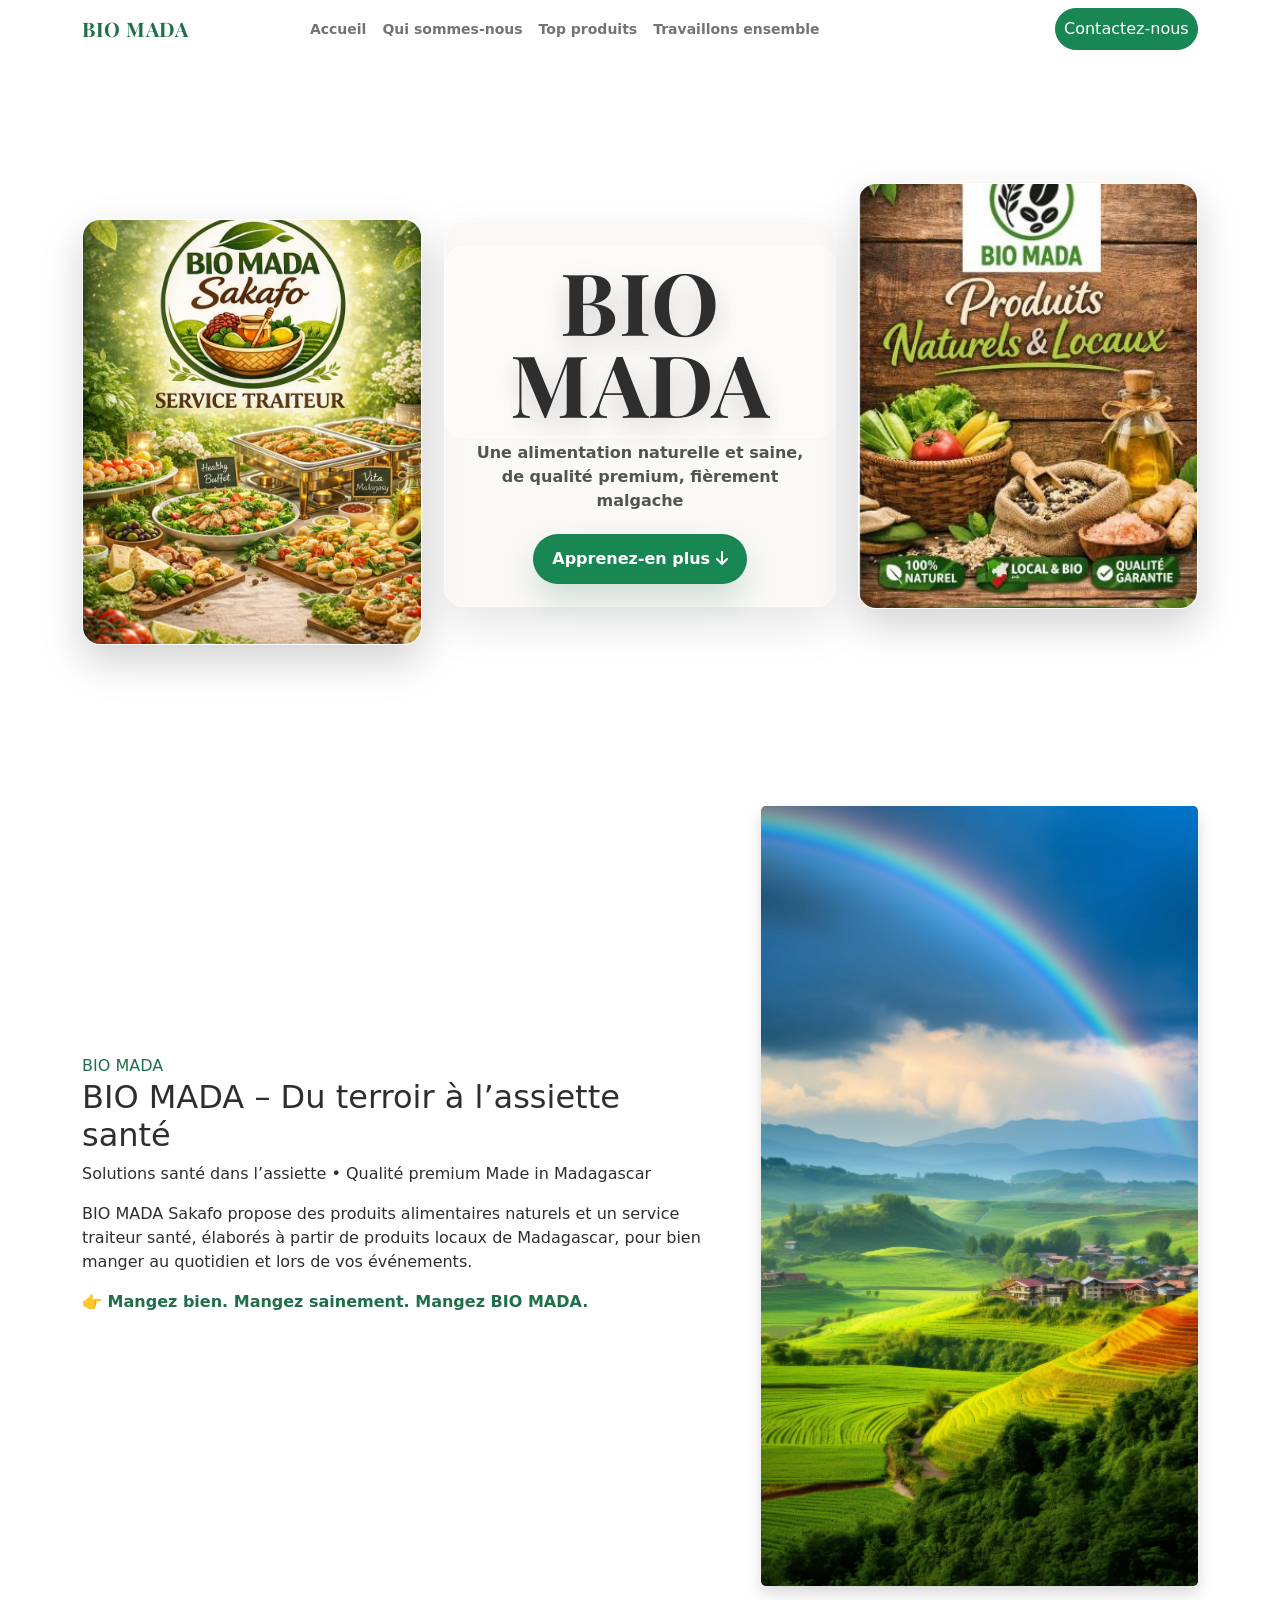
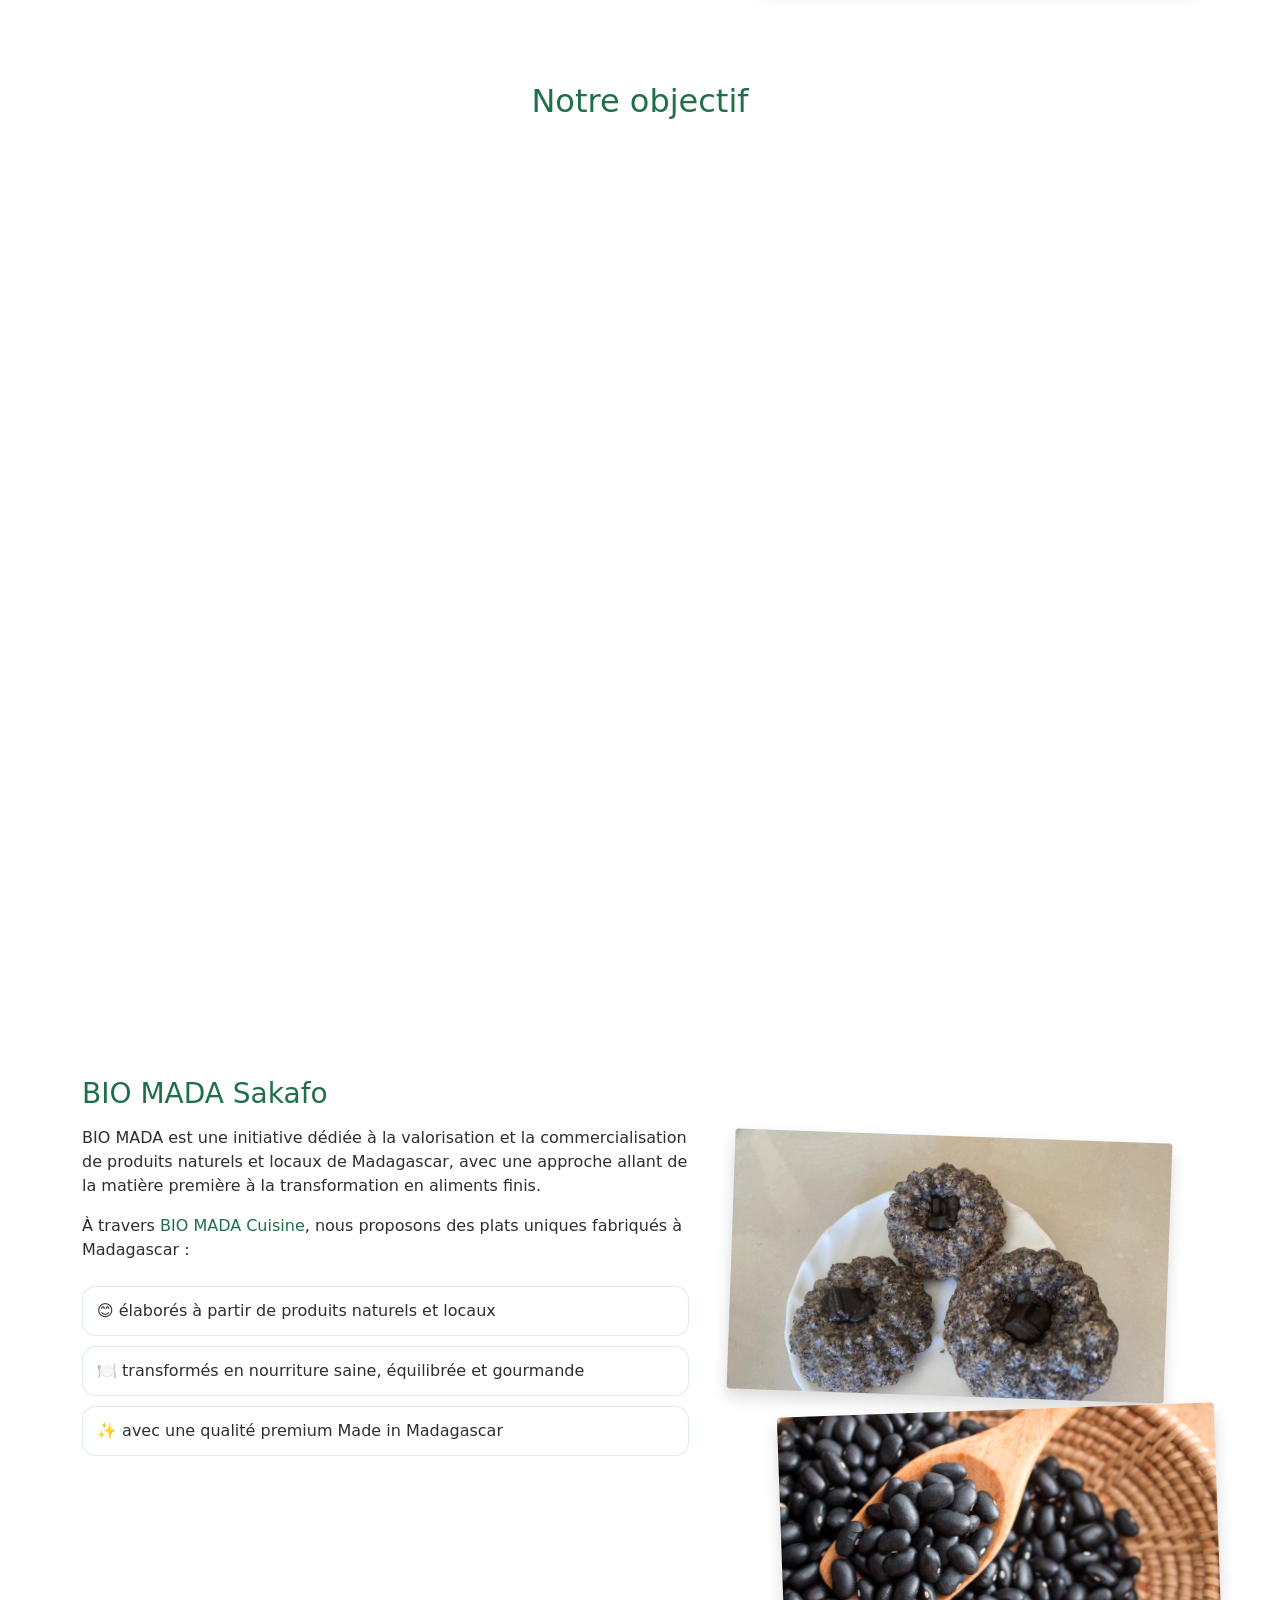
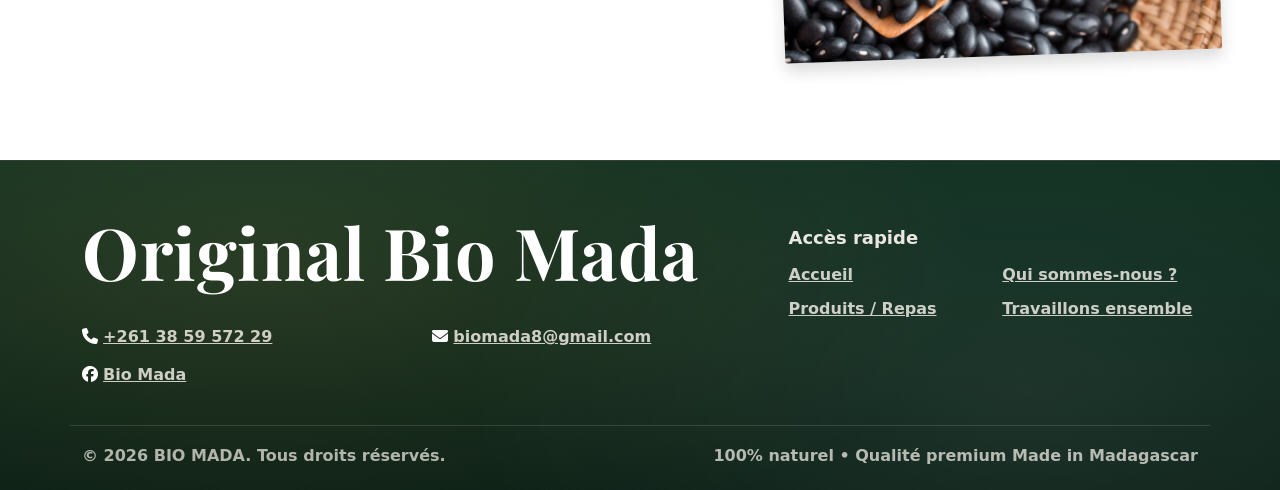
==== commit a1f90348: "fix: num phone" ====
--- a/index.html
+++ b/index.html
@@ -200,7 +200,7 @@
                 <div class="footer-links-grid">
                     <div class="footer-link-item">
                         <i class="fa fa-phone"></i>
-                        <a id="contact-phone" class="contact-underline" href="">+261 34 68 836 84</a>
+                        <a id="contact-phone" class="contact-underline" href="">+261 38 59 572 29</a>
                     </div>
 
                     <div class="footer-link-item">
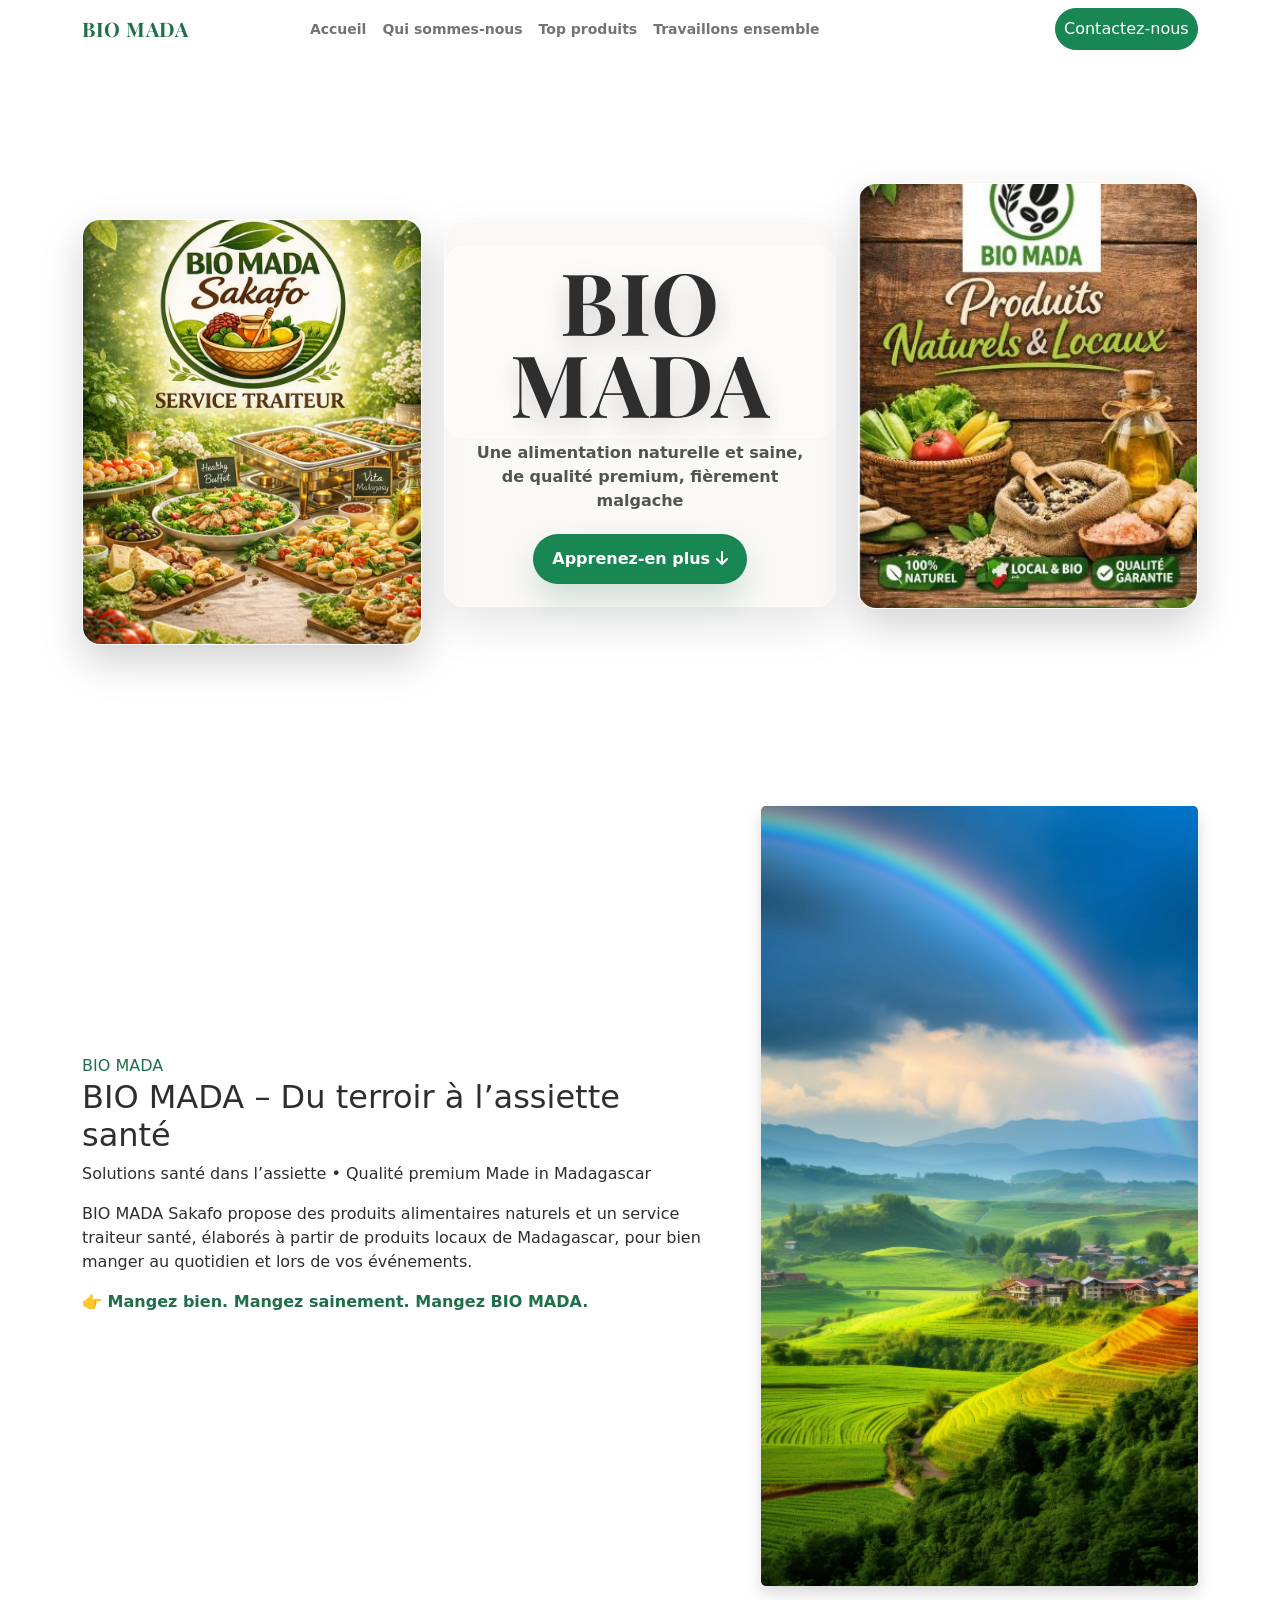
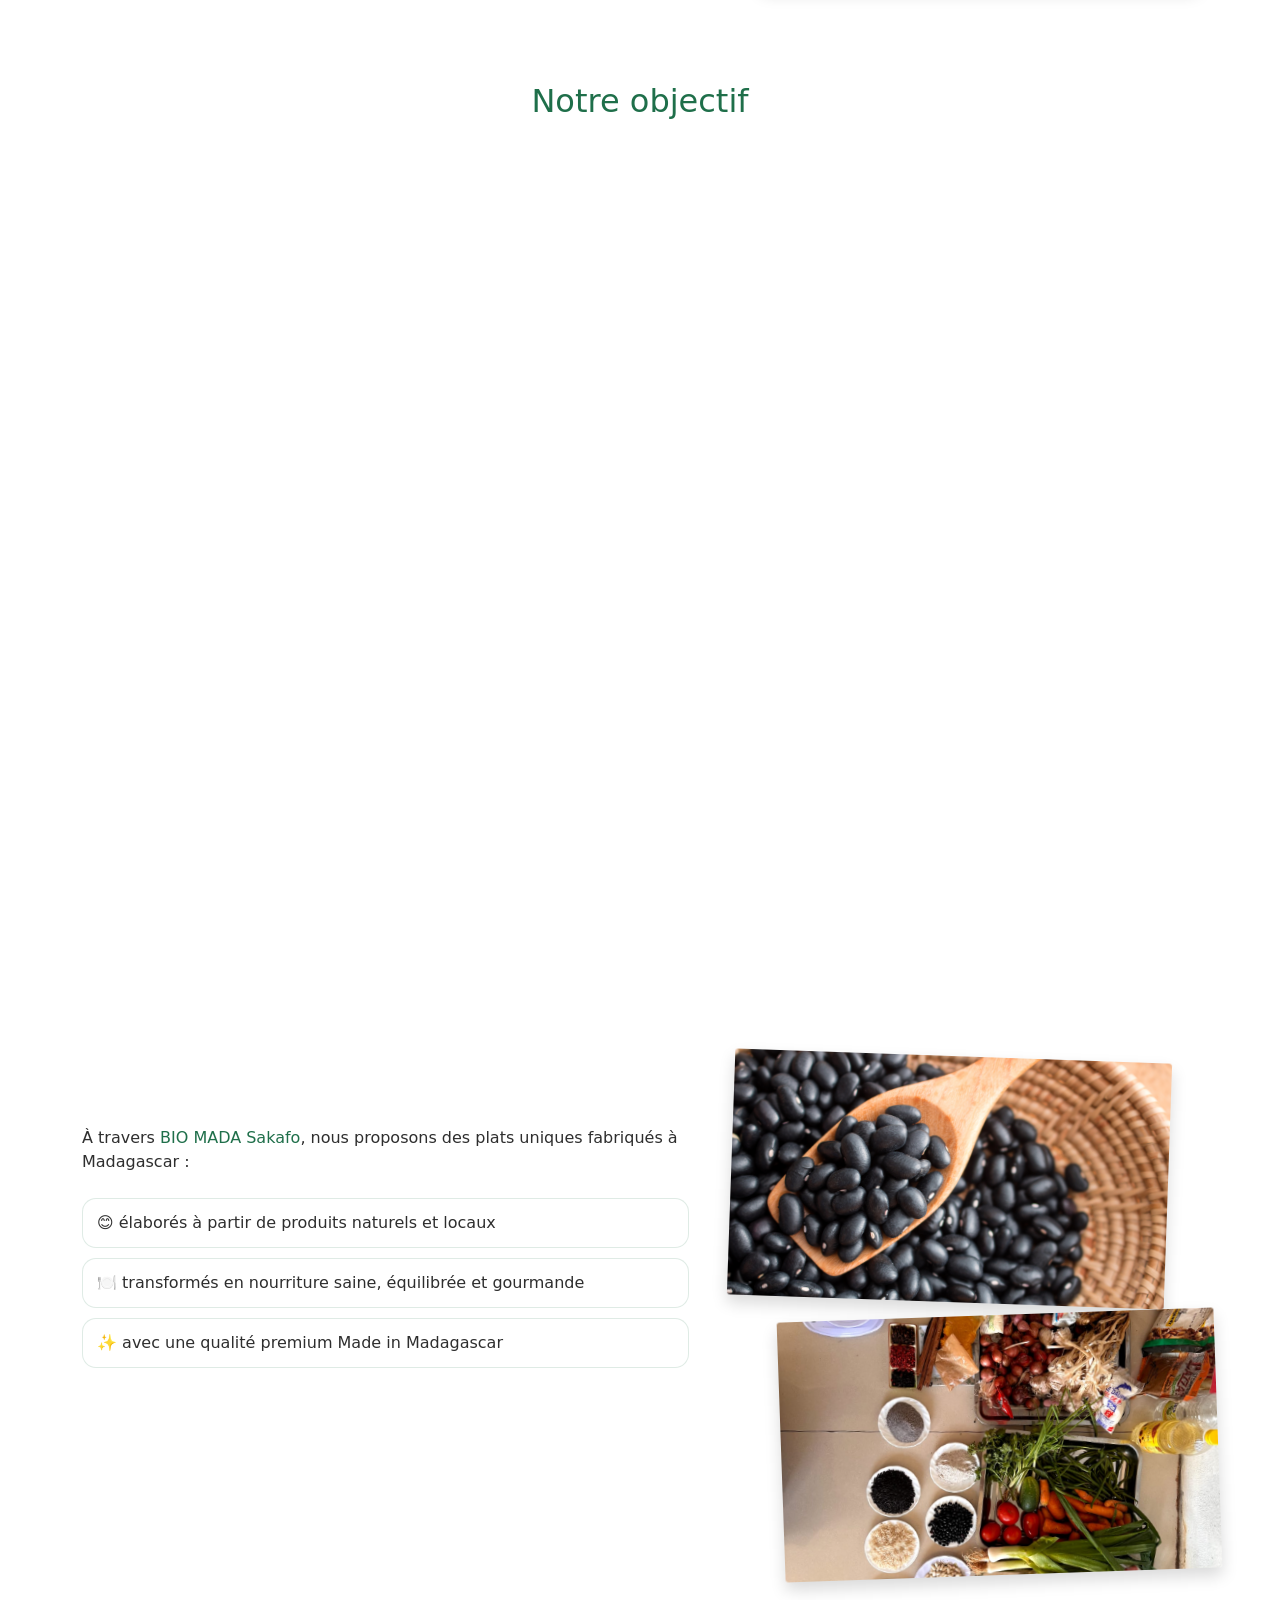
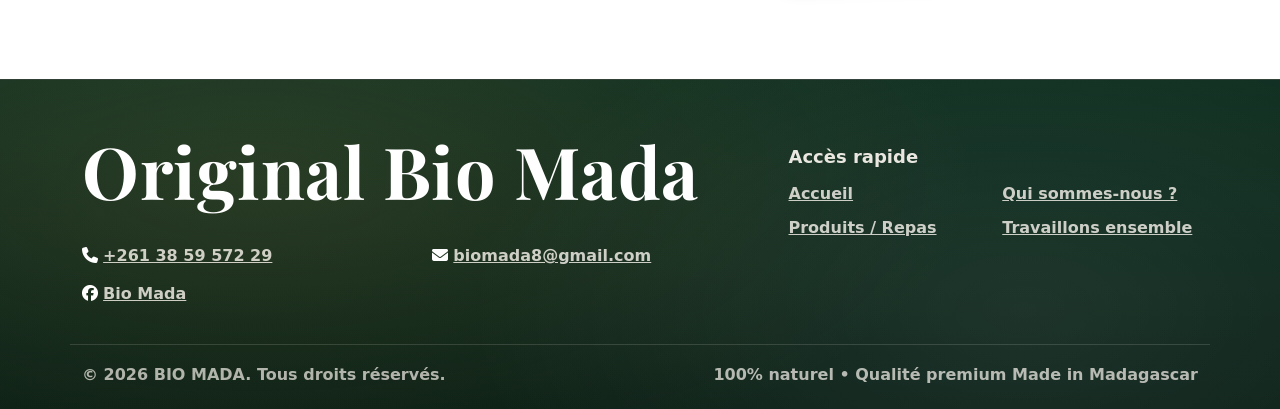
==== commit 03741d08: "new: images" ====
--- a/index.html
+++ b/index.html
@@ -118,11 +118,9 @@
                     <div class="col-12 col-lg-5 d-flex justify-content-center">
                         <div class="objectifs-diagonal">
                             <img class="img-fluid rounded-1 shadow reveal reveal-left"
-                                src="img/objectifs/WhatsApp%20Image%202026-01-17%20at%2016.38.33.jpeg"
-                                alt="Objectif BIO MADA">
+                                src="img/nouvelleImage/sakafo/sakafo8.jpeg" alt="Objectif BIO MADA">
                             <img class="img-fluid rounded-1 shadow reveal reveal-left"
-                                src="img/objectifs/WhatsApp%20Image%202026-01-17%20at%2016.38.34.jpeg"
-                                alt="Savoir-faire malgache">
+                                src="img/nouvelleImage/sakafo/333.jpeg" alt="Savoir-faire malgache">
                         </div>
                     </div>
 
@@ -162,7 +160,7 @@
                                 la commercialisation de produits naturels et locaux de Madagascar, avec une approche
                                 allant de la matière première à la transformation en aliments finis.</p>
                             <p class="mb-3 reveal reveal-left">À travers <label for="" style="color: #1F6F4A;">BIO MADA
-                                    Cuisine</label>, nous proposons des plats uniques fabriqués à Madagascar :</p>
+                                    Sakafo</label>, nous proposons des plats uniques fabriqués à Madagascar :</p>
 
                             <div class="services-points mt-4">
                                 <div class="service-point reveal reveal-left">😊 élaborés à partir de produits naturels
@@ -177,18 +175,18 @@
 
                     <div class="col-12 col-lg-5 d-flex justify-content-center">
                         <div class="services-diagonal">
-                            <img class="img-fluid rounded-1 shadow reveal reveal-right" src="img/services/riz-noir.jpg"
-                                alt="Plat BIO MADA - riz noir">
                             <img class="img-fluid rounded-1 shadow reveal reveal-right"
-                                src="img/services/WhatsApp%20Image%202026-01-17%20at%2016.38.27.jpeg"
-                                alt="Préparation BIO MADA">
-
+                                src="img/nouvelleImage/tatie/tatie6.jpeg" alt="Plat BIO MADA - riz noir">
                             <img class="img-fluid rounded-1 shadow reveal reveal-right"
-                                src="img/services/shutterstock-1442510024.jpg" alt="Produits locaux BIO MADA">
-                        </div>
-                    </div>
-                </div>
-            </div>
+                                src="img/services/shutterstock-1442510024.jpg" alt="Préparation BIO MADA">
+
+                            <img class="img-fluid rounded-1 shadow reveal reveal-right"
+                                src="img/nouvelleImage/sakafo/sakafo4.jpeg" alt="Produits locaux BIO MADA">
+                        </div>
+                    </div>
+                </div>
+            </div>
+
         </section>
     </main>
 
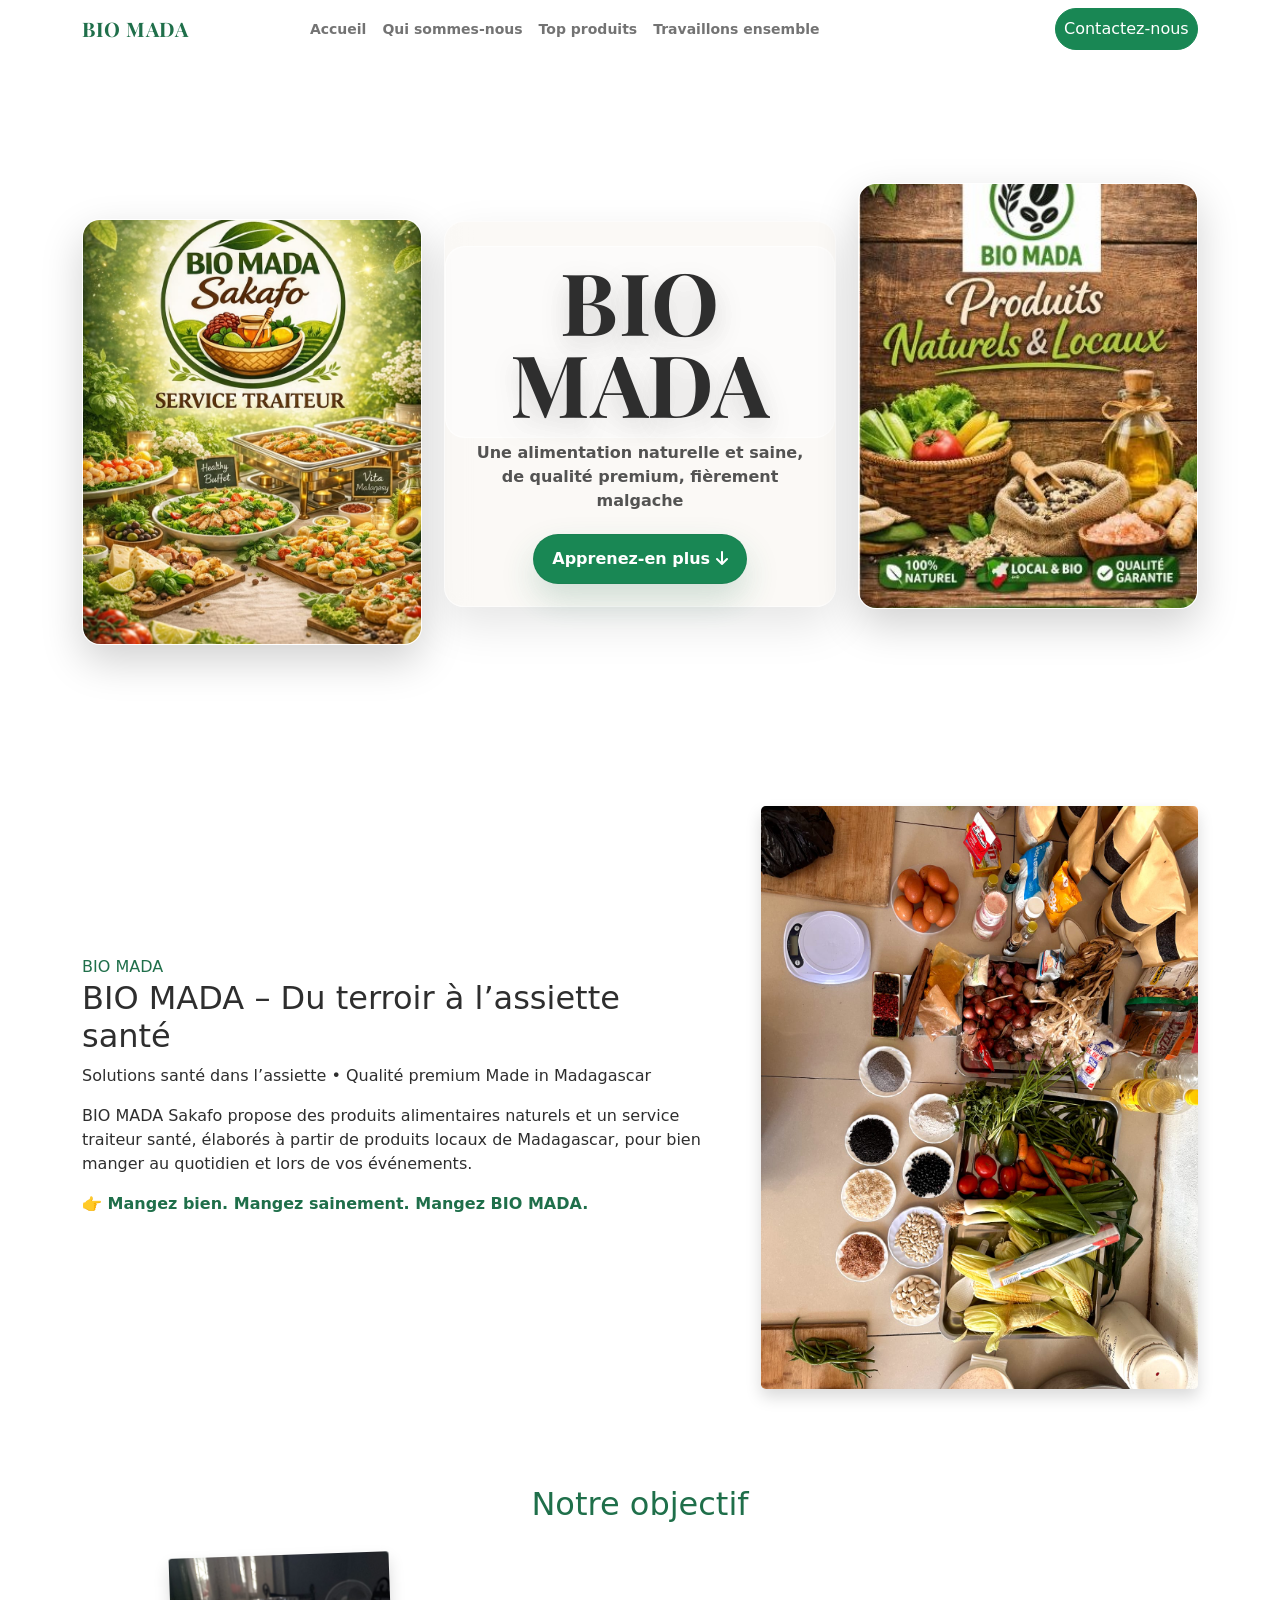
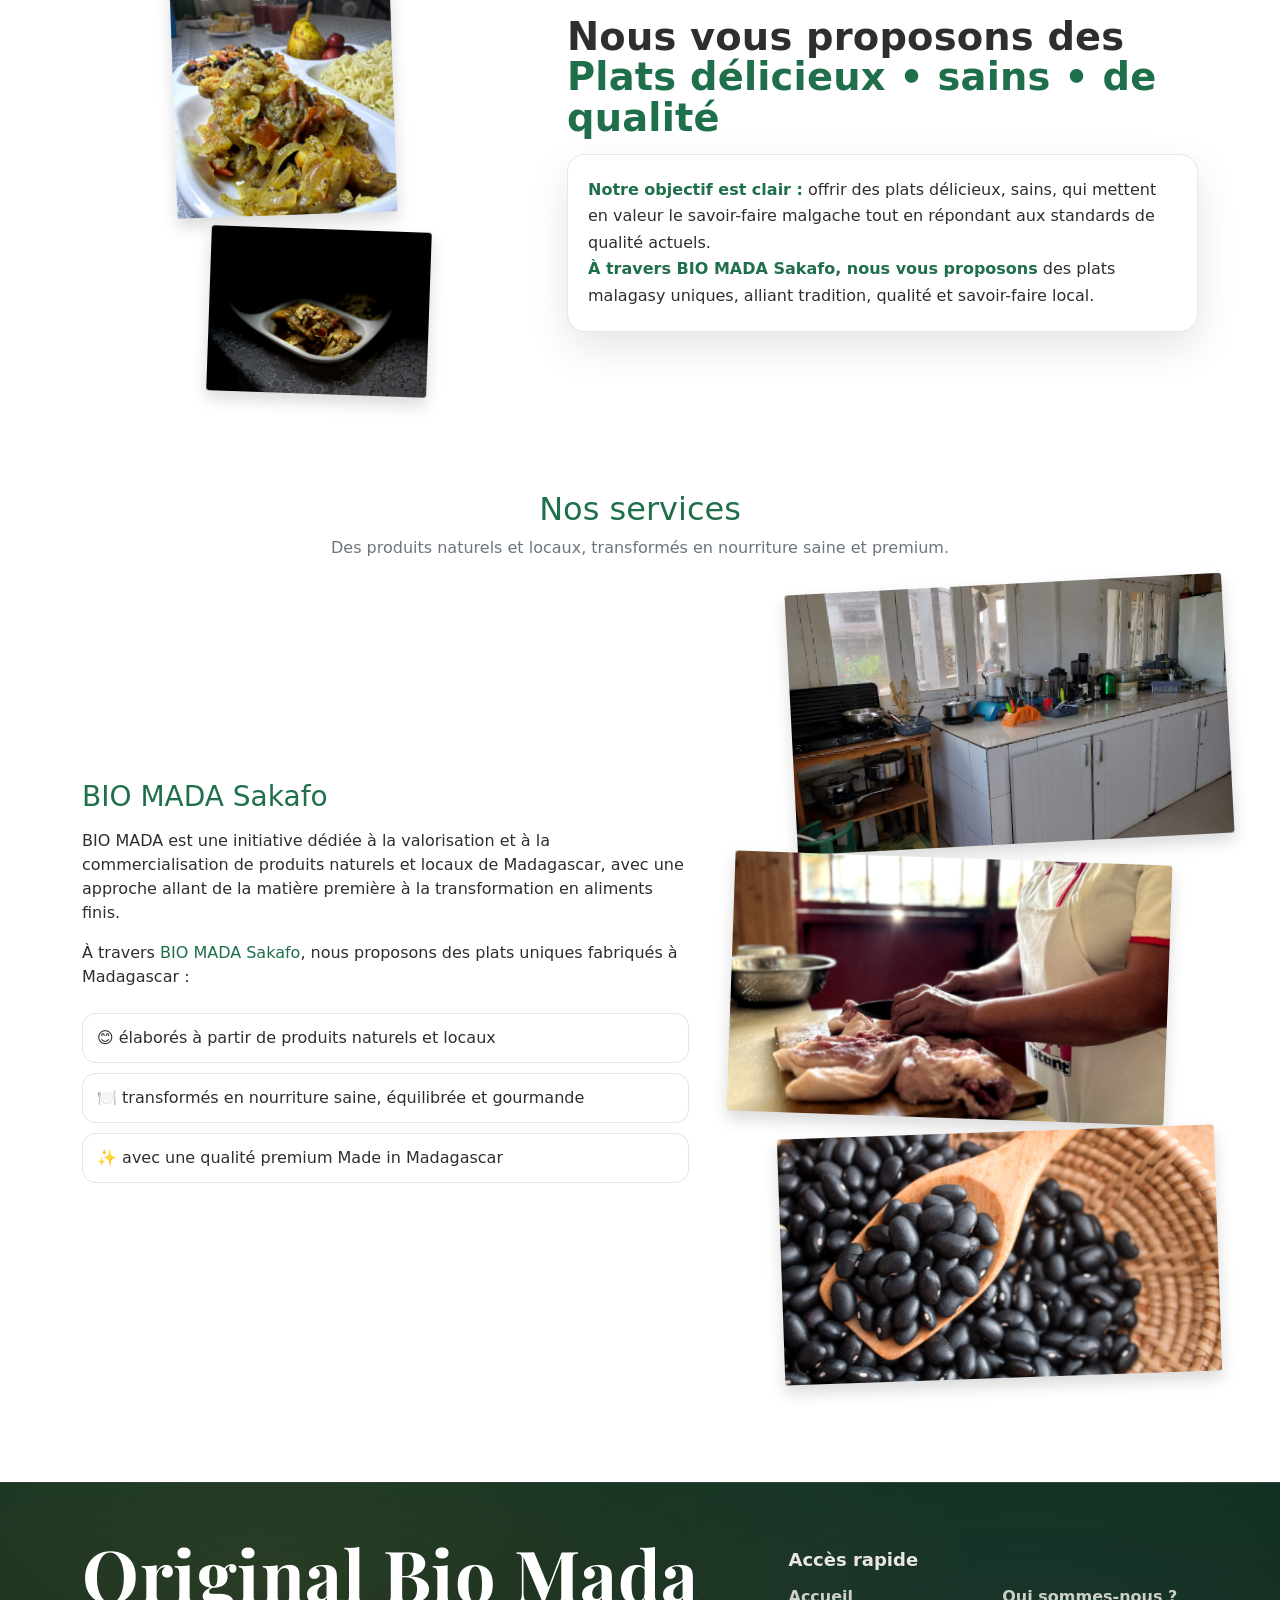
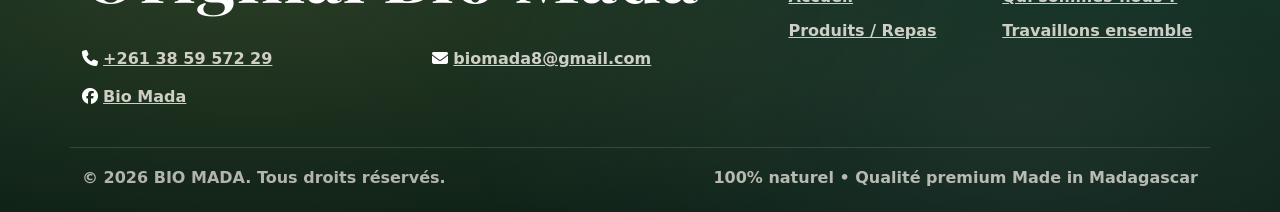
==== commit aa665f5d: "fix: final images" ====
--- a/index.html
+++ b/index.html
@@ -97,8 +97,7 @@
 
                     <div class="col-12 col-lg-5">
                         <div class="bio-image-wrap reveal reveal-right">
-                            <img class="img-fluid rounded-3 shadow"
-                                src="img/nousSommes/landscape-with-colorful-rainbow-appearing-sky.jpg"
+                            <img class="img-fluid rounded-3 shadow" src="img/nouvelleImage/sakafo/sakafo4.jpeg"
                                 alt="BIO MADA - Du terroir à l'assiette">
                         </div>
                     </div>
@@ -156,7 +155,7 @@
                     <div class="col-12 col-lg-7">
                         <div class="pe-lg-4">
                             <h3 class="h3 mb-3 reveal reveal-left" style="color: #1F6F4A;">BIO MADA Sakafo</h3>
-                            <p class="mb-3 reveal reveal-left">BIO MADA est une initiative dédiée à la valorisation et
+                            <p class="mb-3 reveal reveal-left">BIO MADA est une initiative dédiée à la valorisation et à
                                 la commercialisation de produits naturels et locaux de Madagascar, avec une approche
                                 allant de la matière première à la transformation en aliments finis.</p>
                             <p class="mb-3 reveal reveal-left">À travers <label for="" style="color: #1F6F4A;">BIO MADA
@@ -176,12 +175,12 @@
                     <div class="col-12 col-lg-5 d-flex justify-content-center">
                         <div class="services-diagonal">
                             <img class="img-fluid rounded-1 shadow reveal reveal-right"
-                                src="img/nouvelleImage/tatie/tatie6.jpeg" alt="Plat BIO MADA - riz noir">
+                                src="img/nouvelleImage/preparation/prepa4.jpeg" alt="Plat BIO MADA - riz noir">
                             <img class="img-fluid rounded-1 shadow reveal reveal-right"
-                                src="img/services/shutterstock-1442510024.jpg" alt="Préparation BIO MADA">
+                                src="img/nouvelleImage/tatie/tatie6.jpeg" alt="Préparation BIO MADA">
 
                             <img class="img-fluid rounded-1 shadow reveal reveal-right"
-                                src="img/nouvelleImage/sakafo/sakafo4.jpeg" alt="Produits locaux BIO MADA">
+                                src="img/services/shutterstock-1442510024.jpg" alt="Produits locaux BIO MADA">
                         </div>
                     </div>
                 </div>
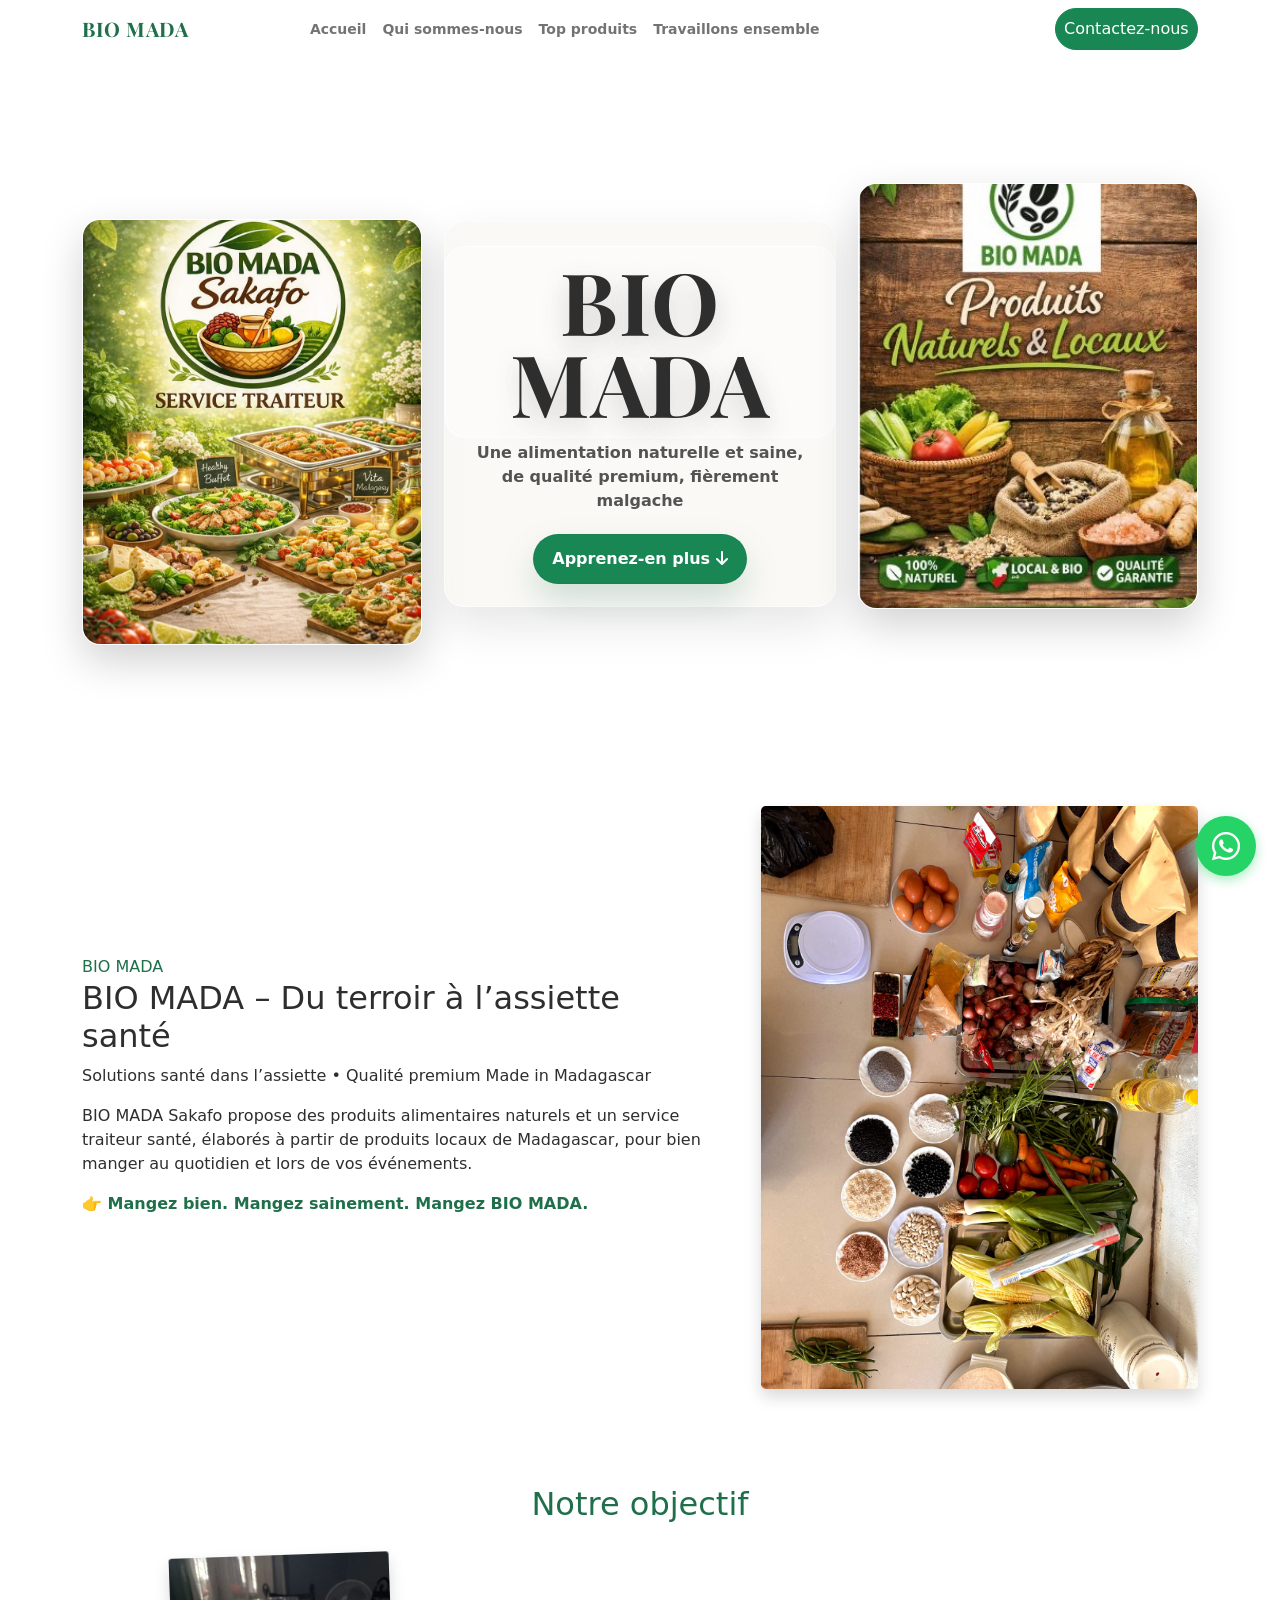
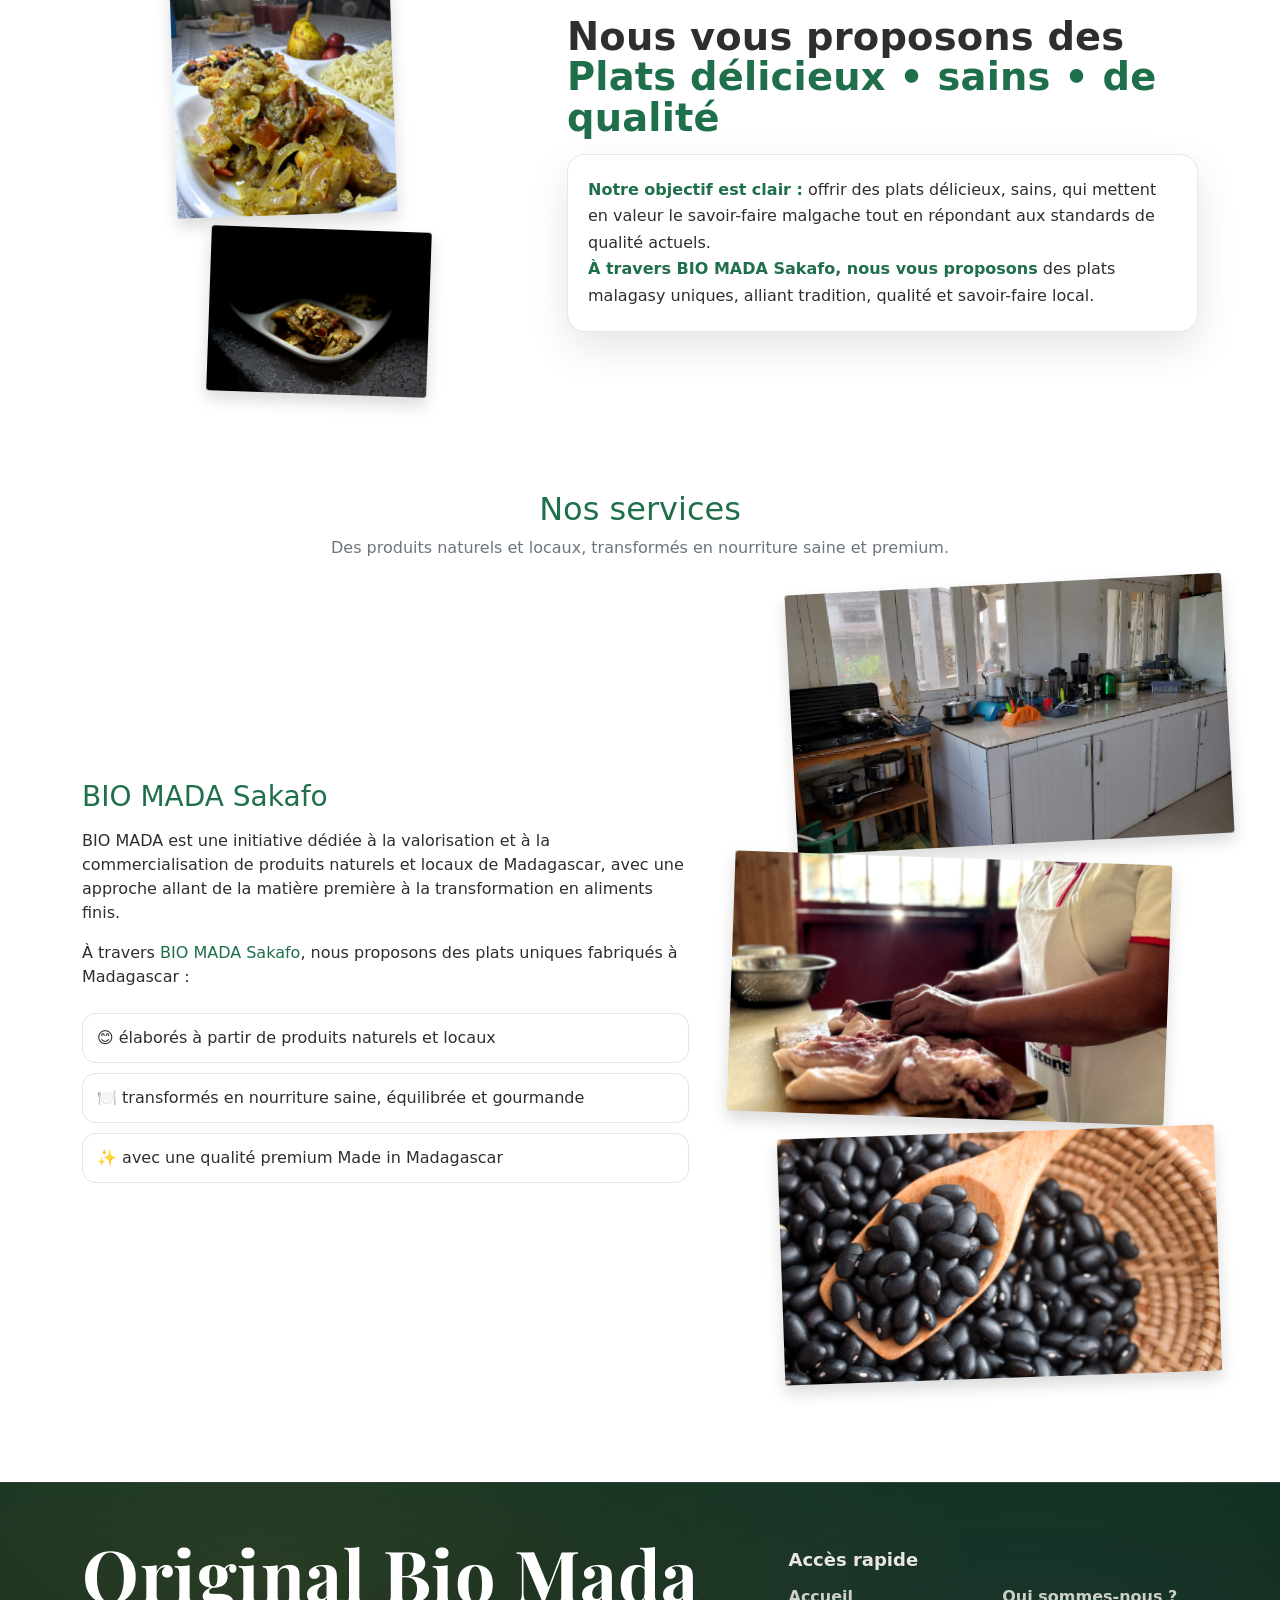
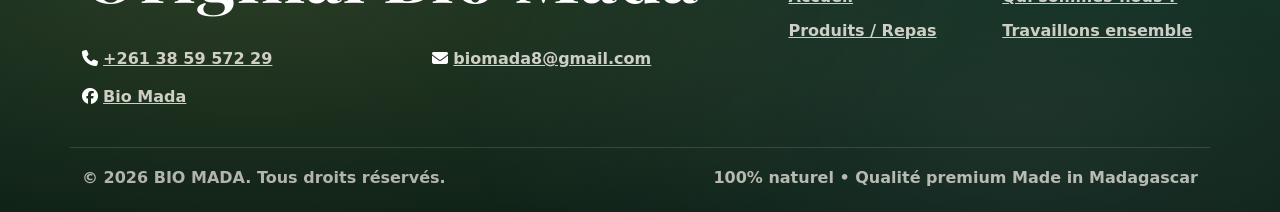
==== commit 3e8487f9: "feat: lien whats app" ====
--- a/index.html
+++ b/index.html
@@ -10,6 +10,8 @@
     <link rel="stylesheet" href="css/background.css">
     <link rel="stylesheet" href="css/header.css">
     <link rel="stylesheet" href="css/footer.css">
+    <link rel="stylesheet" href="css/travaillons-ensemble.css">
+    <link rel="stylesheet" href="css/whatsapp.css">
 
     <link rel="stylesheet" href="https://cdnjs.cloudflare.com/ajax/libs/font-awesome/6.5.1/css/all.min.css"
         integrity="sha512-..." crossorigin="anonymous" referrerpolicy="no-referrer" />
@@ -212,6 +214,8 @@
                             href="https://www.facebook.com/profile.php?id=61576735627680" target="_blank"
                             rel="noopener">Bio Mada</a>
                     </div>
+
+
                 </div>
             </div>
 
@@ -300,6 +304,60 @@
         })();
 
     </script>
+    <!-- WhatsApp Widget -->
+    <div id="whatsapp-widget" class="whatsapp-widget">
+        <div class="whatsapp-tooltip">
+            <div class="whatsapp-tooltip-text">
+                <div>Discutons ensemble</div>
+
+            </div>
+            <button class="whatsapp-btn" aria-label="Ouvrir WhatsApp">
+                <i class="fa-brands fa-whatsapp"></i>
+            </button>
+        </div>
+
+        <div class="whatsapp-chat-box">
+            <div class="chat-header">
+                <div class="chat-header-icon"><i class="fa-brands fa-whatsapp"></i></div>
+                <div class="chat-header-text">
+                    <div class="chat-title">Commencer une conversation</div>
+                    <div class="chat-subtitle">Le CEO répond généralement en quelques minutes.</div>
+                </div>
+                <button class="chat-close" aria-label="Fermer"><i class="fa-solid fa-xmark"></i></button>
+            </div>
+            <div class="chat-body">
+                <a href="https://wa.me/261385957229" target="_blank" rel="noopener" class="chat-contact">
+                    <div class="contact-avatar">
+                        <img src="img/fondateur/WhatsApp Image 2026-01-17 at 16.38.35.jpeg" alt="BIO MADA">
+                        <div class="contact-status"></div>
+                    </div>
+                    <div class="contact-info">
+                        <div class="contact-name">Malala ANDRIANARIVO</div>
+                        <div class="contact-role">CEO - BIO Mada</div>
+                    </div>
+                    <div class="contact-icon"><i class="fa-brands fa-whatsapp"></i></div>
+                </a>
+            </div>
+        </div>
+    </div>
+
+    <!-- Scripts -->
+    <script>
+        document.addEventListener('DOMContentLoaded', function () {
+            const widget = document.getElementById('whatsapp-widget');
+            const btn = widget.querySelector('.whatsapp-btn');
+            const closeBtn = widget.querySelector('.chat-close');
+            const chatBox = widget.querySelector('.whatsapp-chat-box');
+
+            btn.addEventListener('click', function () {
+                widget.classList.toggle('is-open');
+            });
+
+            closeBtn.addEventListener('click', function () {
+                widget.classList.remove('is-open');
+            });
+        });
+    </script>
     <script src="js/pwa.js"></script>
 </body>
 
--- a/css/travaillons-ensemble.css
+++ b/css/travaillons-ensemble.css
@@ -0,0 +1,390 @@
+:root {
+    --collab-surface: rgba(255, 255, 255, 0.62);
+    --collab-border: rgba(31, 111, 74, 0.14);
+}
+
+.collab-top-collage {
+    display: grid;
+    grid-template-columns: repeat(4, 1fr);
+    height: clamp(240px, 32vw, 420px);
+    width: 100%;
+    overflow: hidden;
+    border-bottom: 2px solid rgba(31, 111, 74, 0.15);
+}
+
+.collage-item {
+    position: relative;
+    height: 100%;
+    overflow: hidden;
+}
+
+.collage-item img {
+    width: 100%;
+    height: 100%;
+    object-fit: cover;
+    transition: transform 600ms ease;
+}
+
+.collage-item:hover img {
+    transform: scale(1.06);
+}
+
+@media (max-width: 768px) {
+    .collab-top-collage {
+        grid-template-columns: repeat(2, 1fr);
+        grid-template-rows: repeat(2, 1fr);
+        height: auto;
+        aspect-ratio: 4/3;
+    }
+}
+
+.collab-kicker {
+    font-weight: 800;
+    letter-spacing: 0.4px;
+    text-transform: uppercase;
+    font-size: 12px;
+    opacity: 0.92;
+    margin-bottom: 10px;
+}
+
+.collab-title {
+    font-weight: 800;
+    font-size: clamp(32px, 4vw, 54px);
+    line-height: 1.05;
+    color: var(--gris-fonce);
+    margin-bottom: 12px;
+}
+
+.collab-subtitle {
+    color: rgba(46, 46, 46, 0.82);
+    font-weight: 600;
+    max-width: 60ch;
+}
+
+.collab-highlights {
+    margin-top: 18px;
+    display: grid;
+    gap: 12px;
+    max-width: 620px;
+}
+
+.highlight-item {
+    display: grid;
+    grid-template-columns: 44px 1fr;
+    gap: 12px;
+    align-items: start;
+    padding: 14px 14px;
+    border-radius: 16px;
+    background: var(--collab-surface);
+    border: 1px solid var(--collab-border);
+    box-shadow: 0 16px 42px rgba(0, 0, 0, 0.08);
+}
+
+.highlight-icon {
+    width: 44px;
+    height: 44px;
+    border-radius: 14px;
+    display: inline-flex;
+    align-items: center;
+    justify-content: center;
+    background: rgba(31, 111, 74, 0.12);
+    border: 1px solid rgba(31, 111, 74, 0.16);
+    color: var(--vert-profond);
+}
+
+.highlight-title {
+    font-weight: 800;
+    color: var(--vert-profond);
+    line-height: 1.15;
+}
+
+.highlight-text {
+    color: rgba(46, 46, 46, 0.82);
+    font-weight: 600;
+}
+
+.collab-actions {
+    display: flex;
+    gap: 10px;
+    flex-wrap: wrap;
+    margin-top: 18px;
+}
+
+.collab-actions .btn {
+    padding: 12px 18px;
+}
+
+.collab-card {
+    padding: 22px 20px;
+    border-radius: 18px;
+    background: rgba(255, 255, 255, 0.60);
+    border: 1px solid rgba(31, 111, 74, 0.14);
+    box-shadow: 0 18px 46px rgba(0, 0, 0, 0.10);
+}
+
+.media-carousel {
+    border-radius: 18px;
+    overflow: hidden;
+    border: 1px solid rgba(31, 111, 74, 0.14);
+    box-shadow: 0 22px 56px rgba(0, 0, 0, 0.14);
+    background: rgba(255, 255, 255, 0.45);
+}
+
+.media-carousel .carousel-inner {
+    border-radius: 18px;
+}
+
+.media-row {
+    display: grid;
+    grid-template-columns: repeat(3, 1fr);
+    gap: 10px;
+    padding: 12px;
+}
+
+.media-tile {
+    border-radius: 16px;
+    overflow: hidden;
+    border: 1px solid rgba(31, 111, 74, 0.16);
+    background: rgba(255, 255, 255, 0.60);
+    box-shadow: 0 14px 34px rgba(0, 0, 0, 0.12);
+}
+
+.media-tile img {
+    width: 100%;
+    height: clamp(120px, 12vw, 175px);
+    object-fit: cover;
+    display: block;
+    transition: transform 260ms ease, filter 260ms ease;
+}
+
+.media-tile:hover img {
+    transform: scale(1.03);
+    filter: saturate(1.06) contrast(1.02);
+}
+
+.media-carousel .carousel-control-prev,
+.media-carousel .carousel-control-next {
+    width: 44px;
+}
+
+.media-carousel .carousel-control-prev-icon,
+.media-carousel .carousel-control-next-icon {
+    filter: drop-shadow(0 10px 16px rgba(0, 0, 0, 0.35));
+}
+
+.collab-gallery {
+    display: grid;
+    grid-template-columns: repeat(12, 1fr);
+    gap: 12px;
+}
+
+.collab-gallery img {
+    width: 100%;
+    height: 420px;
+    object-fit: cover;
+    border-radius: 18px;
+    border: 1px solid rgba(31, 111, 74, 0.14);
+    box-shadow: 0 18px 46px rgba(0, 0, 0, 0.14);
+    transition: transform 260ms ease, box-shadow 260ms ease;
+}
+
+.collab-gallery img:hover {
+    transform: translateY(-2px) scale(1.01);
+    box-shadow: 0 26px 62px rgba(0, 0, 0, 0.18);
+}
+
+.collab-gallery img:nth-child(1) {
+    grid-column: span 7;
+    height: 260px;
+}
+
+.collab-gallery img:nth-child(2) {
+    grid-column: span 5;
+    height: 260px;
+}
+
+.collab-gallery img:nth-child(3) {
+    grid-column: span 4;
+}
+
+.collab-gallery img:nth-child(4) {
+    grid-column: span 4;
+}
+
+.collab-gallery img:nth-child(5) {
+    grid-column: span 4;
+}
+
+.collab-gallery img:nth-child(6) {
+    grid-column: span 6;
+}
+
+.collab-gallery img:nth-child(7) {
+    grid-column: span 6;
+}
+
+.collab-gallery img:nth-child(8) {
+    grid-column: span 5;
+}
+
+.collab-gallery img:nth-child(9) {
+    grid-column: span 7;
+}
+
+.collab-card-badge {
+    font-weight: 800;
+    letter-spacing: 0.2px;
+    text-transform: uppercase;
+    font-size: 12px;
+    opacity: 0.92;
+    margin-bottom: 10px;
+}
+
+.collab-perks {
+    display: grid;
+    gap: 10px;
+}
+
+.perk {
+    display: grid;
+    grid-template-columns: 20px 1fr;
+    gap: 10px;
+    align-items: start;
+    padding: 12px 12px;
+    border-radius: 14px;
+    background: rgba(245, 241, 234, 0.46);
+    border: 1px solid rgba(31, 111, 74, 0.12);
+}
+
+.perk i {
+    color: var(--vert-profond);
+    margin-top: 2px;
+}
+
+.perk span {
+    font-weight: 600;
+    color: rgba(46, 46, 46, 0.86);
+}
+
+.collab-card-note {
+    display: grid;
+    grid-template-columns: 18px 1fr;
+    gap: 10px;
+    align-items: start;
+    padding: 12px 12px;
+    border-radius: 14px;
+    background: rgba(31, 111, 74, 0.10);
+    border: 1px solid rgba(31, 111, 74, 0.18);
+    color: rgba(46, 46, 46, 0.88);
+    font-weight: 600;
+}
+
+.collab-card-note i {
+    color: var(--vert-profond);
+    margin-top: 2px;
+}
+
+.step-card {
+    height: 100%;
+    padding: 18px 16px;
+    border-radius: 18px;
+    background: rgba(255, 255, 255, 0.60);
+    border: 1px solid rgba(31, 111, 74, 0.14);
+    box-shadow: 0 16px 42px rgba(0, 0, 0, 0.08);
+}
+
+.step-number {
+    width: 44px;
+    height: 44px;
+    border-radius: 14px;
+    display: inline-flex;
+    align-items: center;
+    justify-content: center;
+    background: rgba(31, 111, 74, 0.12);
+    border: 1px solid rgba(31, 111, 74, 0.16);
+    color: var(--vert-profond);
+    font-weight: 900;
+    margin-bottom: 10px;
+}
+
+.step-title {
+    font-weight: 800;
+    color: var(--vert-profond);
+    margin-bottom: 8px;
+}
+
+.cta-panel {
+    padding: 22px 20px;
+    border-radius: 22px;
+    background: linear-gradient(135deg, #1F6F4A 0%, #17583a 100%);
+    color: #FFFFFF;
+    display: flex;
+    align-items: center;
+    justify-content: space-between;
+    gap: 14px;
+    flex-wrap: wrap;
+    box-shadow: 0 22px 56px rgba(31, 111, 74, 0.25);
+}
+
+.cta-title {
+    font-weight: 900;
+    letter-spacing: 0.2px;
+    margin: 0 0 8px;
+    font-size: clamp(22px, 2.2vw, 30px);
+}
+
+.cta-text {
+    color: rgba(255, 255, 255, 0.86);
+    font-weight: 600;
+    max-width: 70ch;
+}
+
+.cta-actions {
+    display: flex;
+    gap: 10px;
+    flex-wrap: wrap;
+}
+
+@media (max-width: 991.98px) {
+    .collab-actions .btn {
+        width: 100%;
+    }
+
+    .cta-panel {
+        align-items: stretch;
+    }
+
+    .cta-actions {
+        width: 100%;
+    }
+
+    .cta-actions .btn {
+        width: 100%;
+    }
+
+    .media-row {
+        grid-template-columns: 1fr;
+        padding: 10px;
+    }
+
+    .media-tile img {
+        height: 240px;
+    }
+
+    .collab-gallery {
+        grid-template-columns: 1fr;
+    }
+
+    .collab-gallery img,
+    .collab-gallery img:nth-child(1),
+    .collab-gallery img:nth-child(2) {
+        grid-column: auto;
+        height: 240px;
+    }
+}
+
+@media (prefers-reduced-motion: reduce) {
+    .cta-panel {
+        box-shadow: none;
+    }
+}
--- a/css/whatsapp.css
+++ b/css/whatsapp.css
@@ -0,0 +1,186 @@
+/* WhatsApp Widget Styles */
+.whatsapp-widget {
+    position: fixed;
+    bottom: 24px;
+    right: 24px;
+    z-index: 9999;
+    font-family: 'Poppins', sans-serif;
+}
+
+.whatsapp-tooltip {
+    display: flex;
+    align-items: center;
+    gap: 12px;
+}
+
+.whatsapp-tooltip-text {
+    background: #FFFFFF;
+    padding: 8px 14px;
+    border-radius: 8px;
+    box-shadow: 0 4px 12px rgba(0, 0, 0, 0.1);
+    font-size: 13px;
+    color: #333;
+    opacity: 0;
+    transform: translateX(10px);
+    transition: opacity 0.3s, transform 0.3s;
+    pointer-events: none;
+    line-height: 1.3;
+}
+
+.whatsapp-widget:not(.is-open):hover .whatsapp-tooltip-text {
+    opacity: 1;
+    transform: translateX(0);
+}
+
+.whatsapp-btn {
+    width: 60px;
+    height: 60px;
+    border-radius: 50%;
+    background-color: #25D366;
+    color: white;
+    border: none;
+    box-shadow: 0 4px 12px rgba(37, 211, 102, 0.4);
+    font-size: 32px;
+    display: flex;
+    align-items: center;
+    justify-content: center;
+    cursor: pointer;
+    transition: transform 0.3s ease;
+}
+
+.whatsapp-btn:hover {
+    transform: scale(1.05);
+}
+
+/* Chat Box */
+.whatsapp-chat-box {
+    position: absolute;
+    bottom: 80px;
+    right: 0;
+    width: 320px;
+    background: #FFFFFF;
+    border-radius: 12px;
+    box-shadow: 0 8px 24px rgba(0, 0, 0, 0.16);
+    overflow: hidden;
+    opacity: 0;
+    visibility: hidden;
+    transform: translateY(20px) scale(0.95);
+    transition: all 0.3s cubic-bezier(0.4, 0, 0.2, 1);
+    transform-origin: bottom right;
+}
+
+.whatsapp-widget.is-open .whatsapp-chat-box {
+    opacity: 1;
+    visibility: visible;
+    transform: translateY(0) scale(1);
+}
+
+.chat-header {
+    background-color: #095e54;
+    /* WhatsApp dark green */
+    color: white;
+    padding: 20px;
+    display: flex;
+    align-items: flex-start;
+    gap: 12px;
+}
+
+.chat-header-icon {
+    font-size: 24px;
+}
+
+.chat-header-text {
+    flex: 1;
+}
+
+.chat-title {
+    font-weight: 700;
+    font-size: 16px;
+    margin-bottom: 4px;
+}
+
+.chat-subtitle {
+    font-size: 12px;
+    opacity: 0.9;
+    line-height: 1.4;
+}
+
+.chat-close {
+    background: none;
+    border: none;
+    color: white;
+    font-size: 18px;
+    cursor: pointer;
+    padding: 0;
+    opacity: 0.8;
+}
+
+.chat-close:hover {
+    opacity: 1;
+}
+
+.chat-body {
+    padding: 20px;
+    background-color: #f0f2f5;
+}
+
+.chat-contact {
+    display: flex;
+    align-items: center;
+    background: white;
+    padding: 12px 16px;
+    border-radius: 8px;
+    text-decoration: none;
+    color: inherit;
+    box-shadow: 0 1px 3px rgba(0, 0, 0, 0.08);
+    /* Subtle shadow */
+    transition: background-color 0.2s;
+    border-left: 4px solid #25D366;
+}
+
+.chat-contact:hover {
+    background-color: #f9f9f9;
+}
+
+.contact-avatar {
+    position: relative;
+    margin-right: 12px;
+}
+
+.contact-avatar img {
+    width: 48px;
+    height: 48px;
+    border-radius: 50%;
+    object-fit: cover;
+}
+
+.contact-status {
+    position: absolute;
+    bottom: 2px;
+    right: 2px;
+    width: 10px;
+    height: 10px;
+    background-color: #25D366;
+    border-radius: 50%;
+    border: 2px solid white;
+}
+
+.contact-info {
+    flex: 1;
+}
+
+.contact-name {
+    font-weight: 700;
+    font-size: 15px;
+    color: #111;
+}
+
+.contact-role {
+    font-size: 12px;
+    color: #666;
+}
+
+.contact-icon {
+    color: #25D366;
+    font-size: 24px;
+}
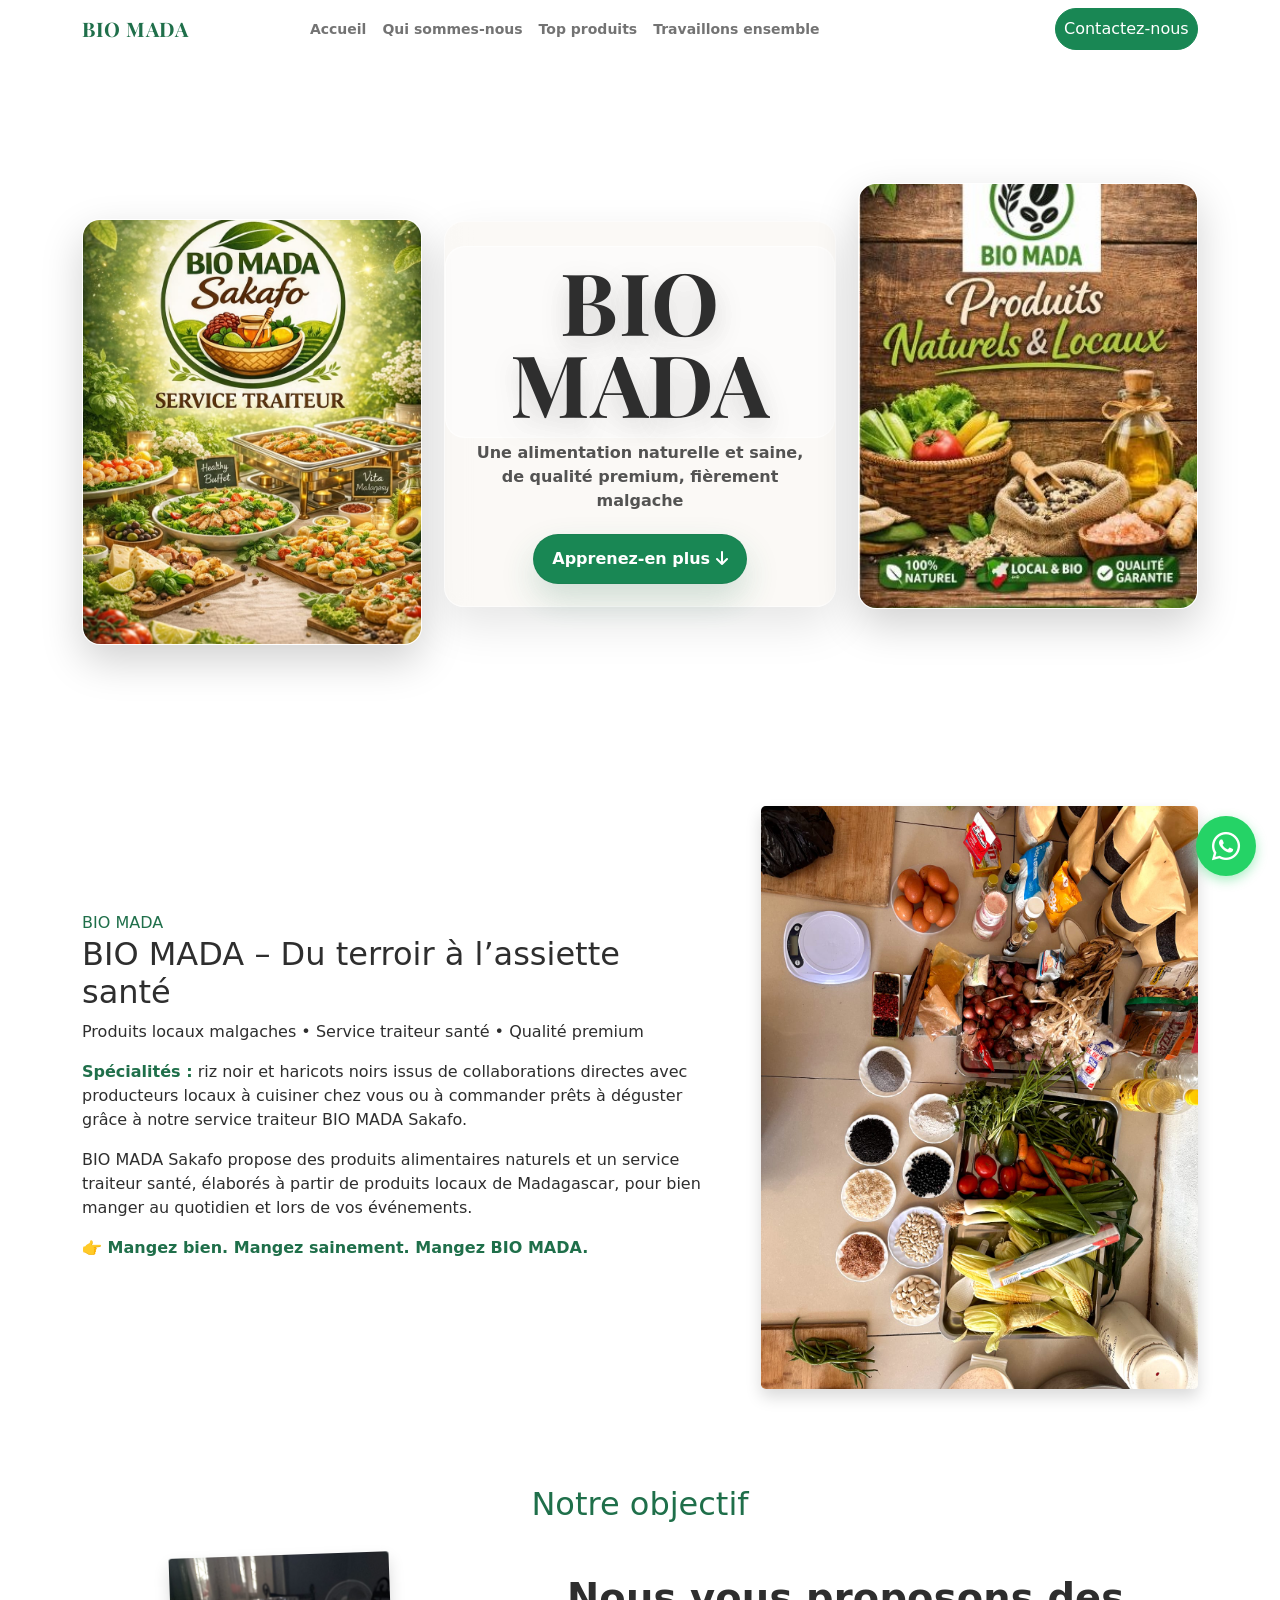
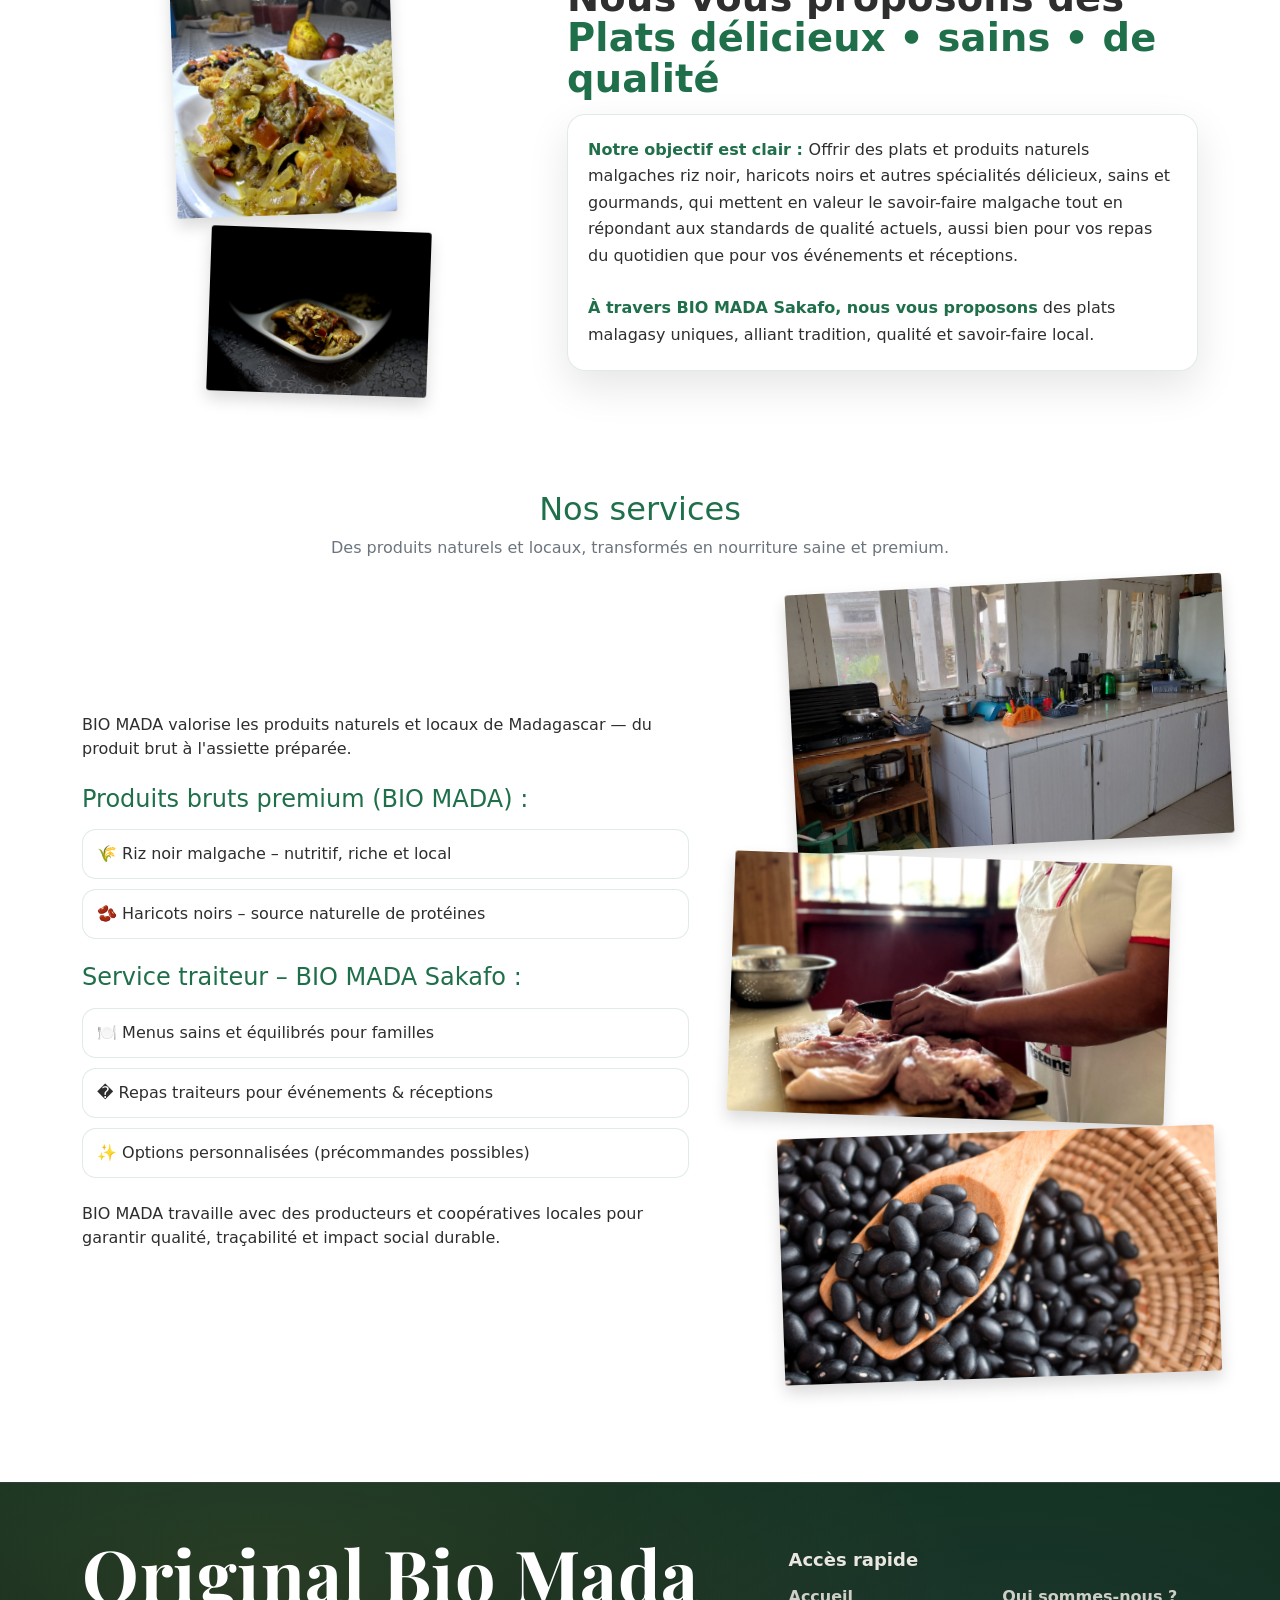
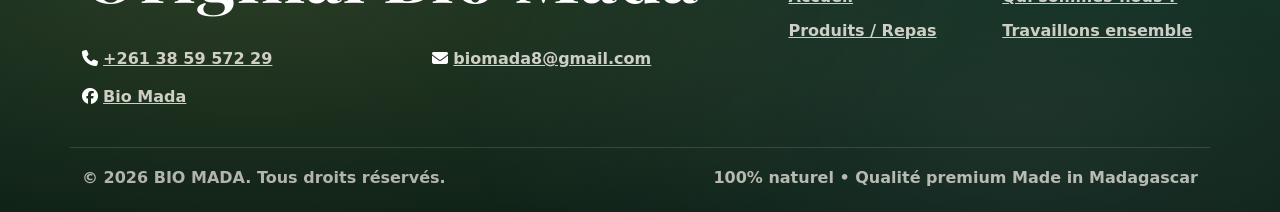
==== commit 51a9cf57: "feat: new paragraphe" ====
--- a/index.html
+++ b/index.html
@@ -7,7 +7,7 @@
     <title>BIO Mada - Cuisine naturelle et saine</title>
     <link rel="stylesheet" href="bootstrap-5.0.2-dist/bootstrap-5.0.2-dist/css/bootstrap.min.css">
     <link rel="stylesheet" href="css/style.css">
-    <link rel="stylesheet" href="css/background.css">
+
     <link rel="stylesheet" href="css/header.css">
     <link rel="stylesheet" href="css/footer.css">
     <link rel="stylesheet" href="css/travaillons-ensemble.css">
@@ -88,8 +88,12 @@
                     <div class="col-12 col-lg-7">
                         <div class="bio-kicker reveal reveal-left" style="color: #1F6F4A;">BIO MADA</div>
                         <h2 class="bio-headline reveal reveal-left">BIO MADA – Du terroir à l’assiette santé</h2>
-                        <p class="bio-subheadline reveal reveal-left">Solutions santé dans l’assiette • Qualité premium
-                            Made in Madagascar</p>
+                        <p class="bio-subheadline reveal reveal-left">Produits locaux malgaches • Service traiteur santé
+                            • Qualité premium</p>
+                        <p class="bio-subheadline reveal reveal-left"> <label for="" style="color: #1F6F4A;">
+                                <strong>Spécialités :</strong></label> riz noir et haricots noirs issus de
+                            collaborations directes avec producteurs locaux à cuisiner chez vous ou à commander prêts
+                            à déguster grâce à notre service traiteur BIO MADA Sakafo.</p>
                         <p class="reveal reveal-left">BIO MADA Sakafo propose des produits alimentaires naturels et un
                             service traiteur santé, élaborés à partir de produits locaux de Madagascar, pour bien manger
                             au quotidien et lors de vos événements.</p>
@@ -129,9 +133,12 @@
                         <h3 class="objectif-headline reveal reveal-right mb-3">Nous vous proposons des <span
                                 style="color: #1F6F4A;">Plats délicieux • sains • de qualité</span></h3>
                         <div class="objectif-block reveal reveal-right">
-                            <p class="mb-0"><span class="objectif-label">Notre objectif est clair :</span> offrir des
-                                plats délicieux, sains, qui mettent en valeur le savoir-faire malgache tout en répondant
-                                aux standards de qualité actuels.</p>
+                            <p class="mb-0"><span class="objectif-label">Notre objectif est clair : </span> Offrir des
+                                plats et produits naturels malgaches riz noir, haricots noirs et autres spécialités
+                                délicieux, sains et gourmands, qui mettent en valeur le savoir-faire malgache tout en
+                                répondant aux standards de qualité actuels, aussi bien pour vos repas du quotidien que
+                                pour vos événements et réceptions.</p>
+                            <br>
                             <p class="mb-0"><span class="objectif-label">À travers BIO MADA Sakafo, nous vous
                                     proposons</span> des plats malagasy uniques, alliant tradition, qualité et
                                 savoir-faire
@@ -156,21 +163,31 @@
                 <div class="row align-items-center g-4 g-lg-5">
                     <div class="col-12 col-lg-7">
                         <div class="pe-lg-4">
-                            <h3 class="h3 mb-3 reveal reveal-left" style="color: #1F6F4A;">BIO MADA Sakafo</h3>
-                            <p class="mb-3 reveal reveal-left">BIO MADA est une initiative dédiée à la valorisation et à
-                                la commercialisation de produits naturels et locaux de Madagascar, avec une approche
-                                allant de la matière première à la transformation en aliments finis.</p>
-                            <p class="mb-3 reveal reveal-left">À travers <label for="" style="color: #1F6F4A;">BIO MADA
-                                    Sakafo</label>, nous proposons des plats uniques fabriqués à Madagascar :</p>
-
-                            <div class="services-points mt-4">
-                                <div class="service-point reveal reveal-left">😊 élaborés à partir de produits naturels
-                                    et locaux</div>
-                                <div class="service-point reveal reveal-left">🍽️ transformés en nourriture saine,
-                                    équilibrée et gourmande</div>
-                                <div class="service-point reveal reveal-left">✨ avec une qualité premium Made in
-                                    Madagascar</div>
+                            <p class="mb-4 reveal reveal-left">BIO MADA valorise les produits naturels et locaux de
+                                Madagascar — du produit brut à l'assiette préparée.</p>
+
+                            <h3 class="h4 mb-3 reveal reveal-left" style="color: #1F6F4A;">Produits bruts premium (BIO
+                                MADA) :</h3>
+                            <div class="services-points mb-4">
+                                <div class="service-point reveal reveal-left">🌾 Riz noir malgache – nutritif, riche et
+                                    local</div>
+                                <div class="service-point reveal reveal-left">🫘 Haricots noirs – source naturelle de
+                                    protéines</div>
                             </div>
+
+                            <h3 class="h4 mb-3 reveal reveal-left" style="color: #1F6F4A;">Service traiteur – BIO MADA
+                                Sakafo :</h3>
+                            <div class="services-points mb-4">
+                                <div class="service-point reveal reveal-left">🍽️ Menus sains et équilibrés pour
+                                    familles</div>
+                                <div class="service-point reveal reveal-left">� Repas traiteurs pour événements &
+                                    réceptions</div>
+                                <div class="service-point reveal reveal-left">✨ Options personnalisées (précommandes
+                                    possibles)</div>
+                            </div>
+
+                            <p class="mb-0 reveal reveal-left">BIO MADA travaille avec des producteurs et coopératives
+                                locales pour garantir qualité, traçabilité et impact social durable.</p>
                         </div>
                     </div>
 
@@ -320,8 +337,9 @@
             <div class="chat-header">
                 <div class="chat-header-icon"><i class="fa-brands fa-whatsapp"></i></div>
                 <div class="chat-header-text">
-                    <div class="chat-title">Commencer une conversation</div>
-                    <div class="chat-subtitle">Le CEO répond généralement en quelques minutes.</div>
+                    <div class="chat-title">Envie de bien manger ou d’un repas traiteur sain ? </div>
+                    <div class="chat-subtitle">Contactez-nous pour commander vos repas ou produits locaux premium !
+                    </div>
                 </div>
                 <button class="chat-close" aria-label="Fermer"><i class="fa-solid fa-xmark"></i></button>
             </div>
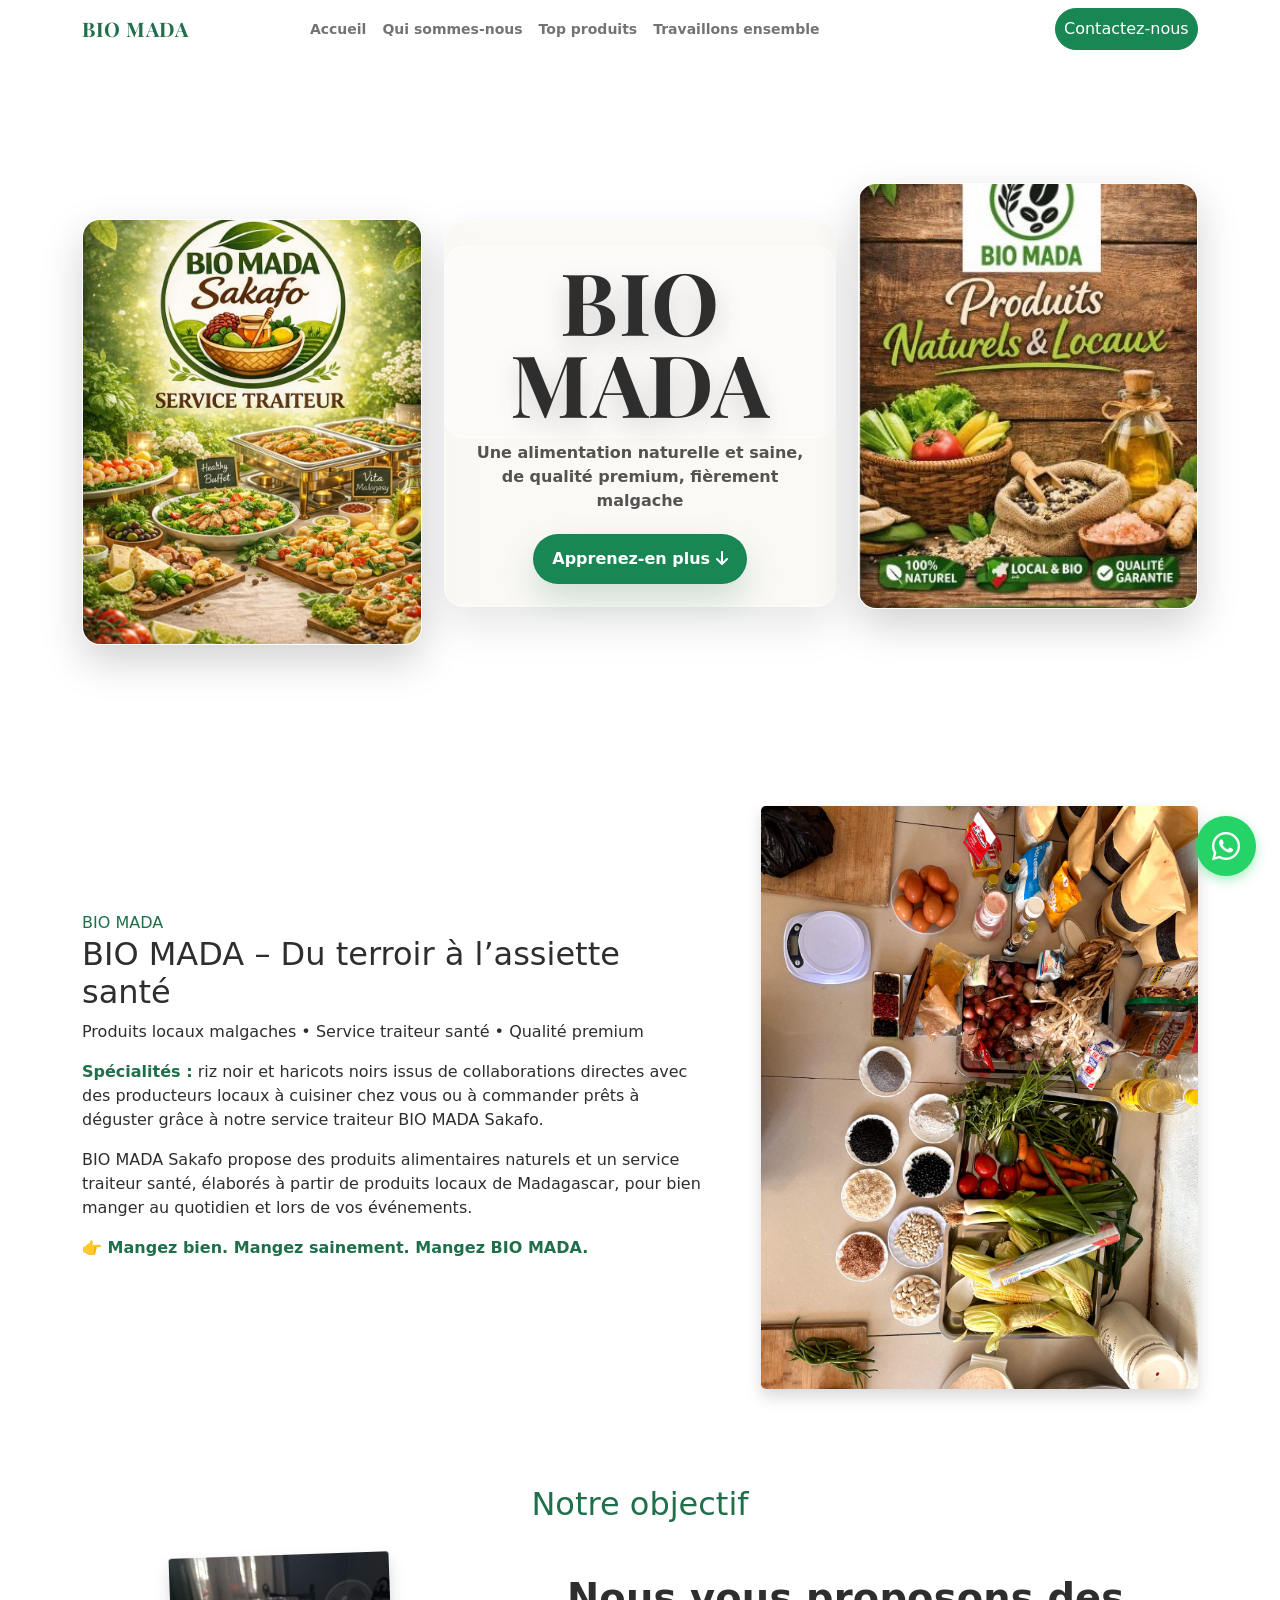
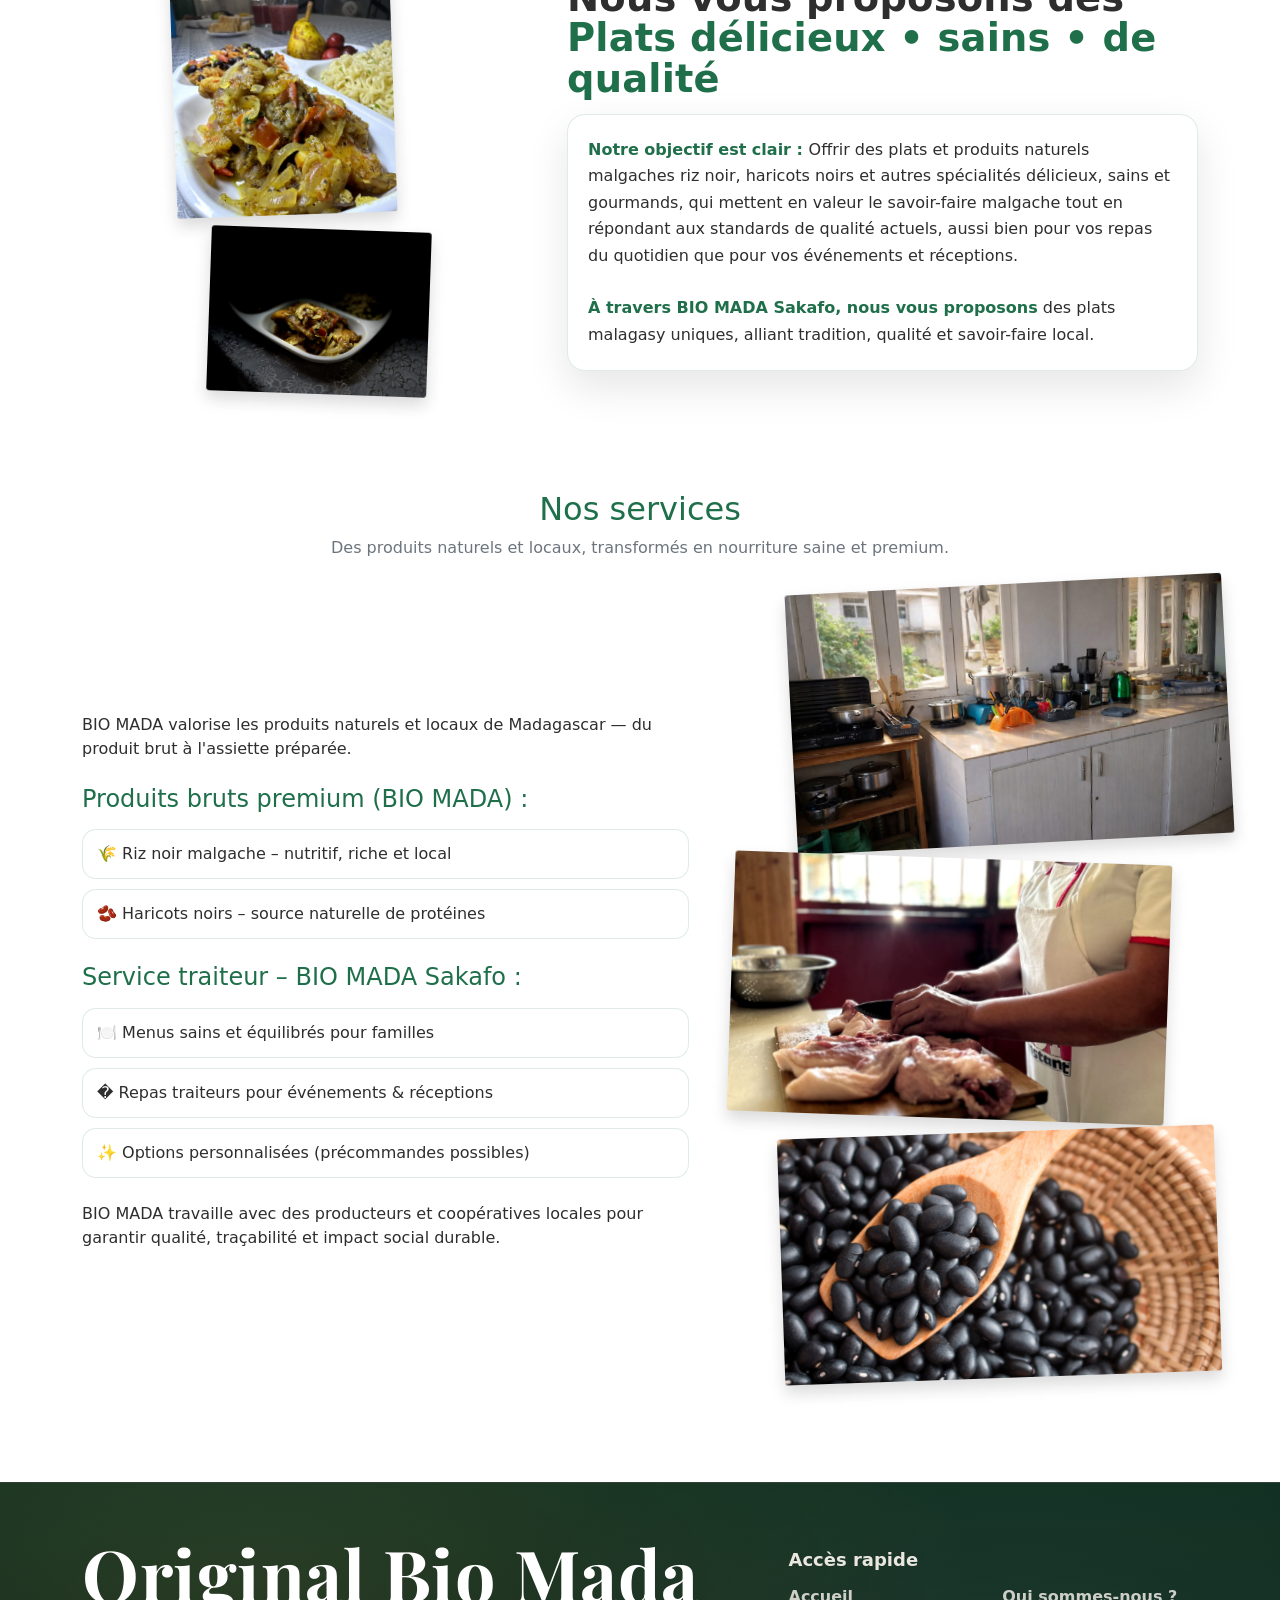
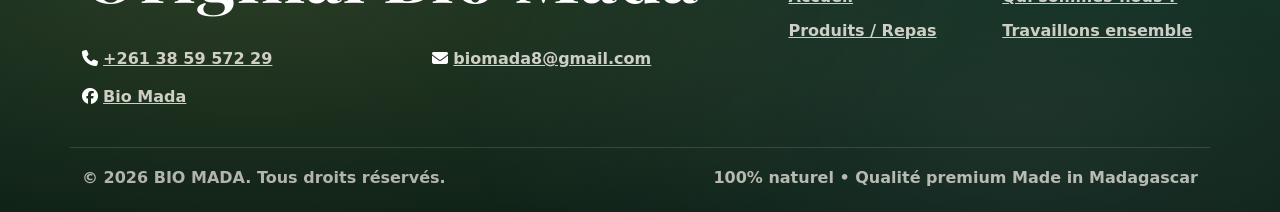
==== commit 867358ec: "fix: orthographe" ====
--- a/index.html
+++ b/index.html
@@ -92,7 +92,7 @@
                             • Qualité premium</p>
                         <p class="bio-subheadline reveal reveal-left"> <label for="" style="color: #1F6F4A;">
                                 <strong>Spécialités :</strong></label> riz noir et haricots noirs issus de
-                            collaborations directes avec producteurs locaux à cuisiner chez vous ou à commander prêts
+                            collaborations directes avec des producteurs locaux à cuisiner chez vous ou à commander prêts
                             à déguster grâce à notre service traiteur BIO MADA Sakafo.</p>
                         <p class="reveal reveal-left">BIO MADA Sakafo propose des produits alimentaires naturels et un
                             service traiteur santé, élaborés à partir de produits locaux de Madagascar, pour bien manger
